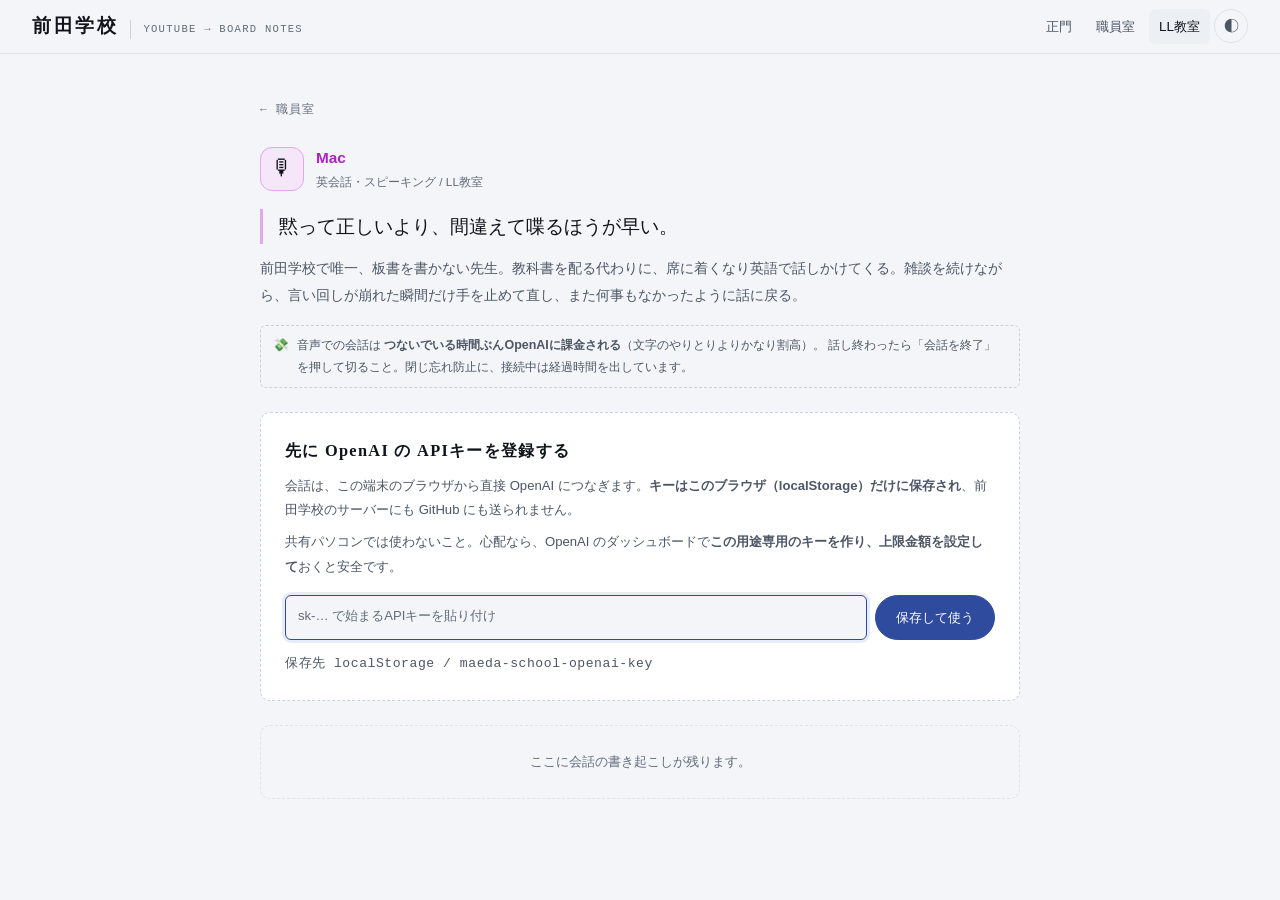
==== 学校/対話.html @ b50c4e99 "sync: 2026-08-18 19:12 時点の学校サイトを反映" ====
<!DOCTYPE html>
<html lang="ja">
<head>
<meta charset="UTF-8">
<meta name="viewport" content="width=device-width, initial-scale=1">
<meta name="color-scheme" content="light dark">
<title>LL教室 — 前田学校</title>
<link rel="icon" href="data:image/svg+xml,%3Csvg xmlns='http://www.w3.org/2000/svg' viewBox='0 0 100 100'%3E%3Ctext y='.92em' font-size='90'%3E🏫%3C/text%3E%3C/svg%3E">
<link rel="apple-touch-icon" href="assets/icon-180.png">
<link rel="manifest" href="manifest.webmanifest">
<meta name="theme-color" content="#2f4b9e">
<meta name="mobile-web-app-capable" content="yes">
<meta name="apple-mobile-web-app-capable" content="yes">
<meta name="apple-mobile-web-app-status-bar-style" content="black-translucent">
<meta name="apple-mobile-web-app-title" content="前田学校">
<link rel="stylesheet" href="assets/school.css">
<script>
/* テーマのちらつき防止。描画前に保存済みの設定を当てる */
(function () {
  try {
    var t = localStorage.getItem('maeda-school-theme');
    if (t === 'light' || t === 'dark') {
      document.documentElement.setAttribute('data-theme', t);
      document.documentElement.style.colorScheme = t;
    }
  } catch (e) {}
})();
</script>
</head>
<body>
<a class="skip" href="#main">本文へ移動</a>

<header class="topbar">
  <a class="brand" href="index.html">
    <span class="brand__name">前田学校</span>
    <span class="brand__sub mono">YOUTUBE → BOARD NOTES</span>
  </a>
  <nav class="topnav">
    <a href="index.html">正門</a>
    <a href="職員室.html">職員室</a>
    <a href="対話.html?teacher=mac" aria-current="page">LL教室</a>
    <button type="button" class="themebtn" id="themebtn">◐</button>
  </nav>
</header>

<main class="page" id="main">
  <div class="talk" id="talk">
    <a class="crumb" href="職員室.html">← 職員室</a>

    <!-- 先生の紹介 -->
    <div class="talk__head">
      <div class="byline">
        <div class="byline__emoji" id="femoji">🎙</div>
        <div>
          <span class="byline__name" id="fname">—</span>
          <div class="byline__sub" id="fsub"></div>
        </div>
      </div>
      <p class="talk__phrase" id="fphrase" hidden></p>
      <p class="talk__profile" id="fprofile" hidden></p>
    </div>

    <p class="note">
      <span class="note__mark" aria-hidden="true">💸</span>
      <span>音声での会話は <b>つないでいる時間ぶんOpenAIに課金される</b>（文字のやりとりよりかなり割高）。
      話し終わったら「会話を終了」を押して切ること。閉じ忘れ防止に、接続中は経過時間を出しています。</span>
    </p>

    <!-- APIキーの登録（未設定のときだけ出る） -->
    <section class="keyform" id="keyform" hidden>
      <h2>先に OpenAI の APIキーを登録する</h2>
      <p>会話は、この端末のブラウザから直接 OpenAI につなぎます。<b>キーはこのブラウザ（localStorage）だけに保存され</b>、前田学校のサーバーにも GitHub にも送られません。</p>
      <p>共有パソコンでは使わないこと。心配なら、OpenAI のダッシュボードで<b>この用途専用のキーを作り、上限金額を設定して</b>おくと安全です。</p>
      <div class="keyform__row">
        <input type="password" id="keyinput" placeholder="sk-… で始まるAPIキーを貼り付け" autocomplete="off" spellcheck="false" aria-label="OpenAI APIキー">
        <button type="button" class="btn btn--primary" id="keysave">保存して使う</button>
      </div>
      <p class="keyform__note mono">保存先 localStorage / maeda-school-openai-key</p>
    </section>

    <!-- 会話コンソール -->
    <section class="stage is-idle" id="stage" hidden>
      <div class="orb">
        <span class="orb__ring" aria-hidden="true"></span>
        <span class="orb__ring" aria-hidden="true"></span>
        <span class="orb__ring" aria-hidden="true"></span>
        <span class="orb__spin" aria-hidden="true"></span>
        <span class="orb__core">
          <span class="orb__face" id="orbface" aria-hidden="true">🎙</span>
          <span class="wave" aria-hidden="true"><i></i><i></i><i></i><i></i><i></i></span>
        </span>
      </div>

      <p class="stage__status mono" id="status" role="status">待機中</p>

      <div class="talk__ctrl">
        <button type="button" class="talk__mic" id="start">
          <em aria-hidden="true">🎤</em><span id="startlabel">話す</span>
        </button>
        <button type="button" class="btn" id="end" hidden>会話を終了</button>
      </div>

      <p class="stage__hint" id="hint"></p>
    </section>

    <div class="keybar" id="keybar" hidden>
      <span id="keystate" class="mono"></span>
      <button type="button" class="gear" id="keyreset">⚙ APIキーを再設定</button>
    </div>

    <div id="alerts"></div>

    <!-- 会話ログ -->
    <section class="log" id="log"></section>
  </div>
</main>

<audio id="remote" autoplay playsinline></audio>

<script src="../データ/teachers.js"></script>
<script src="../データ/lectures.js"></script>
<script src="assets/school.js"></script>
<script>
/* ===========================================================
   対話（LL教室） — 板書を持たない先生と、その場で声で話す
   -----------------------------------------------------------
   ・?teacher=<id> で データ/teachers.js を引く。interactive: true の
     先生だけがこのページに入れる（今後 Mac 以外が増えても動く）。
   ・OpenAI Realtime API に WebRTC で直接つなぐ。サーバーは立てない
     （この学校は GitHub Pages に静的ミラーされるため）。
     その代わり APIキーは社長のブラウザの localStorage に置く。
   ・他ページは file:// 対策で ES5 で書いてあるが、このページは
     RTCPeerConnection / fetch / Promise が前提なので async/await を使う。
     使えないブラウザではそもそも会話が成立しない。
   =========================================================== */
(function () {
  'use strict';

  const S = window.School, el = S.el, doc = document;
  const $ = (id) => doc.getElementById(id);

  S.mountTheme($('themebtn'));

  /* --------------------------------------------------
     0. 設定
     -------------------------------------------------- */
  const MODEL       = 'gpt-realtime-2.1';
  const CALLS_URL   = 'https://api.openai.com/v1/realtime/calls';
  const SECRET_URL  = 'https://api.openai.com/v1/realtime/client_secrets';
  const TRANSCRIBE  = 'gpt-4o-mini-transcribe';   // 生徒の発話を文字に起こすモデル
  const KEY_STORE   = 'maeda-school-openai-key';

  /* --------------------------------------------------
     1. 担当の先生を決める
     -------------------------------------------------- */
  const wanted = S.qs('teacher') || 'mac';
  const teacher = S.teacherById(wanted);

  function fatal(title, body, link) {
    const box = el('div', 'blank');
    box.appendChild(el('div', 'blank__mark', '🚪'));
    box.appendChild(el('h2', null, title));
    box.appendChild(el('p', null, body));
    const go = doc.createElement('a');
    go.className = 'btn';
    go.href = link || '職員室.html';
    go.textContent = '職員室へ →';
    box.appendChild(go);
    const talk = $('talk');
    talk.textContent = '';
    talk.appendChild(box);
  }

  if (teacher.id !== wanted) {
    fatal('その先生は在籍していません', '「' + wanted + '」という先生は職員室の名簿にありません。', '職員室.html');
    return;
  }
  if (teacher.interactive !== true) {
    fatal(teacher.name + '先生は対話をしていません',
          'この先生は板書での講義を担当しています。講義は正門から読めます。', 'index.html?teacher=' + encodeURIComponent(teacher.id));
    return;
  }

  const VOICE = teacher.voice || 'cedar';

  /* 先生カラーをページ全体に配る（--tf / --tfon はボタンの地色に使う） */
  S.applyTint($('talk'), teacher.color);

  $('femoji').textContent = teacher.emoji || '🎙';
  $('fname').textContent = teacher.name;
  $('fsub').textContent = (teacher.subject || '') + ' / ' + (teacher.room || '');
  if (teacher.catchphrase) { $('fphrase').textContent = teacher.catchphrase; $('fphrase').hidden = false; }
  if (teacher.profile)     { $('fprofile').textContent = teacher.profile;    $('fprofile').hidden = false; }
  $('startlabel').textContent = teacher.name + 'と話す';
  $('hint').textContent = 'ボタンを押すとマイクの使用を聞かれます。許可したら、そのまま ' + teacher.name + ' に英語で話しかけてください。'
                        + '言い終わると自動で返事が返ってきます（ボタンを押しっぱなしにする必要はありません）。';
  doc.title = teacher.room + ' — ' + teacher.name + '｜前田学校';

  /* 先生の人格。teachers.js の tone をそのまま指示に混ぜて、
     名簿を直せば喋り方も変わるようにしておく。 */
  function instructionsFor(t) {
    return [
      'あなたは日本の私塾「前田学校」の' + (t.room || 'LL教室') + 'で働く英会話講師「' + t.name + '」です。フレンドリーな男性で、生徒と1対1で話しています。',
      '会話は英語で進めます。生徒が固まったとき、または意味が伝わっていないと感じたときだけ、短い日本語を挟んでかまいません。',
      '講義はしません。本物の日常会話と同じテンポで、相づちと短い質問を混ぜてキャッチボールを続けてください。一度に喋るのは2〜3文までにします。',
      '生徒の英語に文法・単語・言い回しの間違いがあれば、会話を止めすぎない範囲でその都度やさしく指摘し、正しい言い方を一度だけ示してから、何事もなかったように話を続けてください。通じている表現をわざわざ言い換えさせたり、細かすぎる指摘を重ねたりはしません。',
      '間違いがなければ一言ほめて、次の質問につなげます。',
      '生徒が黙っているときは、こちらから話題を振ってください。',
      '最初のひとことは、名乗ってから軽い雑談の質問をひとつ投げる形にします。',
      t.tone ? '話し方の指針: ' + t.tone : ''
    ].filter(Boolean).join('\n');
  }

  /* --------------------------------------------------
     2. APIキー（このブラウザだけに置く）
     -------------------------------------------------- */
  function readKey() {
    try { return localStorage.getItem(KEY_STORE) || ''; } catch (e) { return ''; }
  }
  function writeKey(v) {
    try { v ? localStorage.setItem(KEY_STORE, v) : localStorage.removeItem(KEY_STORE); return true; }
    catch (e) { return false; }
  }

  function paintKeyState() {
    const key = readKey();
    $('keyform').hidden = !!key;
    $('stage').hidden = !key;
    $('keybar').hidden = !key;
    if (key) {
      $('keystate').textContent = 'APIキー登録済み  ' + key.slice(0, 6) + '…' + key.slice(-4);
    }
  }

  $('keysave').addEventListener('click', function () {
    const v = $('keyinput').value.trim();
    clearAlerts();
    if (!v) { warn('APIキーが空です', '<code>sk-</code> で始まるキーを貼り付けてください。'); return; }
    if (v.indexOf('sk-') !== 0) {
      warn('キーの形が違うようです', 'OpenAI のAPIキーは <code>sk-</code> から始まります。貼り付けたものをもう一度確認してください。');
      return;
    }
    if (!writeKey(v)) {
      warn('保存できませんでした', 'ブラウザのプライベートモードなどで localStorage が使えない可能性があります。');
      return;
    }
    $('keyinput').value = '';
    paintKeyState();
  });
  $('keyinput').addEventListener('keydown', function (e) { if (e.key === 'Enter') $('keysave').click(); });

  $('keyreset').addEventListener('click', function () {
    hangup();
    writeKey('');
    clearAlerts();
    paintKeyState();
    $('keyinput').focus();
  });

  /* --------------------------------------------------
     3. 画面のお知らせ
     -------------------------------------------------- */
  function clearAlerts() { $('alerts').textContent = ''; }

  /* body は <code> だけ許した簡単な整形。外から来た文字列は入れない */
  function warn(title, bodyHtml) {
    const box = el('div', 'alert');
    box.appendChild(el('span', 'alert__mark', '⚠'));
    const txt = doc.createElement('span');
    const b = doc.createElement('b');
    b.textContent = title;
    txt.appendChild(b);
    txt.appendChild(doc.createElement('br'));
    const rest = doc.createElement('span');
    rest.innerHTML = String(bodyHtml || '').replace(/<(?!\/?code>)/g, '&lt;');
    txt.appendChild(rest);
    box.appendChild(txt);
    $('alerts').appendChild(box);
    return box;
  }

  /* 外部（APIのエラーメッセージなど）から来た文字列はこちらで出す */
  function warnText(title, text) {
    const box = el('div', 'alert');
    box.appendChild(el('span', 'alert__mark', '⚠'));
    const txt = doc.createElement('span');
    txt.appendChild(el('b', null, title));
    txt.appendChild(doc.createElement('br'));
    txt.appendChild(doc.createTextNode(String(text || '')));
    box.appendChild(txt);
    $('alerts').appendChild(box);
    return box;
  }

  /* --------------------------------------------------
     4. 会話ログ（吹き出し）
     -------------------------------------------------- */
  const log = $('log');
  const bubbles = Object.create(null);   // item_id -> {box, text}
  let logEmpty = null;

  function showEmpty() {
    if (logEmpty) return;
    logEmpty = el('p', 'log__empty', 'ここに会話の書き起こしが残ります。');
    log.appendChild(logEmpty);
  }
  function hideEmpty() {
    if (logEmpty && logEmpty.parentNode) logEmpty.parentNode.removeChild(logEmpty);
    logEmpty = null;
  }
  showEmpty();

  function nearBottom() {
    return (window.innerHeight + window.scrollY) > (doc.body.scrollHeight - 220);
  }

  function bubbleFor(key, who) {
    if (bubbles[key]) return bubbles[key];
    hideEmpty();
    const stick = nearBottom();
    const box = el('div', 'bub bub--' + (who === 'me' ? 'me' : 'ai') + ' is-live');
    box.appendChild(el('span', 'bub__who', who === 'me' ? 'YOU' : teacher.name.toUpperCase()));
    const text = el('span', 'bub__text');
    box.appendChild(text);
    log.appendChild(box);
    const rec = { box: box, text: text };
    bubbles[key] = rec;
    if (stick) window.scrollTo(0, doc.body.scrollHeight);
    return rec;
  }

  function appendDelta(key, who, delta) {
    if (!delta) return;
    const rec = bubbleFor(key, who);
    rec.text.textContent += delta;
  }

  function finishBubble(key, who, finalText) {
    // 一文字も届かないまま終わった発話で、空の吹き出しを作らない
    if (!bubbles[key] && !finalText) return;
    const rec = bubbleFor(key, who);
    if (finalText) rec.text.textContent = finalText;
    rec.box.classList.remove('is-live');
    if (!rec.text.textContent) dropBubble(key);
  }

  function dropBubble(key) {
    const rec = bubbles[key];
    if (rec && rec.box.parentNode) rec.box.parentNode.removeChild(rec.box);
    delete bubbles[key];
    if (!log.children.length) showEmpty();
  }

  /* --------------------------------------------------
     5. 状態表示
     -------------------------------------------------- */
  const stage = $('stage');
  const LABEL = {
    idle:       '待機中',
    connecting: 'つないでいます…',
    listening:  '聞いています',
    speaking:   teacher.name + 'が話しています',
    error:      '切断されました'
  };
  let mode = 'idle';
  let startedAt = 0, tick = null;

  function paintStatus() {
    let s = LABEL[mode] || '';
    if (startedAt) s += '  ' + S.mmss((Date.now() - startedAt) / 1000);
    $('status').textContent = s;
  }

  function setMode(next) {
    mode = next;
    stage.className = 'stage is-' + next;
    paintStatus();
  }

  function startClock() {
    startedAt = Date.now();
    paintStatus();
    tick = setInterval(paintStatus, 1000);
  }
  function stopClock() {
    if (tick) clearInterval(tick);
    tick = null; startedAt = 0;
  }

  /* --------------------------------------------------
     6. 接続
     -------------------------------------------------- */
  let pc = null, dc = null, mic = null, connected = false;
  const audio = $('remote');

  /* セッションの中身。ephemeral token の発行・SDP交換・session.update の
     3か所で同じものを使うので、ここ1か所だけ直せば全部変わる。 */
  function sessionConfig() {
    return {
      type: 'realtime',
      model: MODEL,
      output_modalities: ['audio'],
      instructions: instructionsFor(teacher),
      audio: {
        input: {
          /* 生徒の発話を文字に起こす。language は指定しない
             （英語の中に日本語が混ざっても拾えるようにするため） */
          transcription: { model: TRANSCRIBE },
          /* 言い終わりを意味で判断して、自動で返事を始める。
             これがあるからボタンを押しっぱなしにしなくてよい */
          turn_detection: { type: 'semantic_vad', interrupt_response: true }
        },
        output: { voice: VOICE }
      }
    };
  }

  /* ephemeral token（使い捨ての鍵）を取りにいく。このページは GitHub Pages で
     公開される＝誰でも開けるので、生の長期キー（sk-…）は通信に一切乗せたくない。
     使い捨ての鍵が発行できなかったときは、フルキーへ落とさず接続そのものを諦める。 */
  async function getToken(key) {
    let r;
    try {
      r = await fetch(SECRET_URL, {
        method: 'POST',
        headers: { 'Authorization': 'Bearer ' + key, 'Content-Type': 'application/json' },
        body: JSON.stringify({ session: sessionConfig() })
      });
    } catch (e) {
      return { token: null, status: 'network' };
    }
    if (r.status === 401) return { token: null, status: 401 };
    if (r.ok) {
      const j = await r.json();
      // 公式は data.value。念のため旧形式も見る
      const v = j.value || (j.client_secret && j.client_secret.value);
      if (typeof v === 'string' && v) return { token: v };
    }
    return { token: null, status: r.status };
  }

  /* SDPの交換。使い捨ての鍵（ephemeral token）だけを使う。生のSDPをそのまま
     送ればよい（セッションの設定は鍵に焼き込み済み）。 */
  function exchangeSdp(sdp, token) {
    return fetch(CALLS_URL, {
      method: 'POST',
      headers: { 'Authorization': 'Bearer ' + token, 'Content-Type': 'application/sdp' },
      body: sdp
    });
  }

  function send(obj) {
    if (dc && dc.readyState === 'open') dc.send(JSON.stringify(obj));
  }

  /* OpenAI が返すエラー本文は JSON。読めるなら message だけ取り出す */
  function apiMessage(body) {
    try {
      const j = JSON.parse(body);
      const m = j && j.error && (j.error.message || j.error.code);
      if (m) return String(m);
    } catch (e) {}
    const s = String(body || '').trim();
    return s.length > 400 ? s.slice(0, 400) + '…' : s;
  }

  async function connect() {
    clearAlerts();

    const key = readKey();
    if (!key) { paintKeyState(); return; }

    if (!window.RTCPeerConnection) {
      warn('このブラウザでは会話できません', 'WebRTC に対応したブラウザ（Safari・Chrome の最新版など）で開いてください。');
      return;
    }
    if (!navigator.mediaDevices || !navigator.mediaDevices.getUserMedia) {
      warn('マイクを使えません',
        location.protocol === 'file:'
          ? 'ファイルを直接開いた状態（<code>file://</code>）だと、ブラウザがマイクを許可しないことがあります。iPhone用の公開URL（https）から開くか、<code>ツール/公開.sh</code> で公開したページを使ってください。'
          : 'このブラウザ・この開き方ではマイクにアクセスできません。https のページから開いてください。');
      return;
    }

    $('start').disabled = true;
    setMode('connecting');

    try {
      /* マイクを先に取る。ここで断られたら以降は無駄なので中断する */
      mic = await navigator.mediaDevices.getUserMedia({ audio: true });
    } catch (e) {
      hangup('idle');
      const name = e && e.name;
      if (name === 'NotAllowedError' || name === 'SecurityError') {
        warn('マイクの使用が許可されませんでした',
             'ブラウザのアドレスバーの鍵アイコンからマイクを「許可」に変えて、もう一度お試しください。');
      } else if (name === 'NotFoundError' || name === 'DevicesNotFoundError') {
        warnText('マイクが見つかりません', 'この端末に使えるマイクがありません。イヤホンマイクなどを接続してから、もう一度お試しください。');
      } else {
        warnText('マイクを開けませんでした', (e && e.message) || String(e));
      }
      return;
    }

    let token;
    try {
      const got = await getToken(key);
      if (got.status === 401) {
        hangup('idle');
        warn('APIキーが拒否されました（401）', 'キーが間違っているか、無効化されています。<code>⚙ APIキーを再設定</code> から入れ直してください。');
        return;
      }
      if (!got.token) {
        hangup('idle');
        warn('安全に接続できませんでした',
             '使い捨ての接続キーが発行できませんでした（' + (got.status === 'network' ? '通信エラー' : 'HTTP ' + got.status) + '）。'
             + '長期のAPIキーをそのまま送らない設計にしているため、この場合は接続していません。少し時間を置いてもう一度お試しください。');
        return;
      }
      token = got.token;
    } catch (e) {
      hangup('idle');
      warnText('安全に接続できませんでした', (e && e.message) || String(e));
      return;
    }

    try {
      pc = new RTCPeerConnection();

      /* 先生の声 */
      pc.ontrack = function (e) {
        audio.srcObject = e.streams[0];
        const p = audio.play();
        if (p && p.catch) p.catch(function () {
          warn('音声の再生がブラウザに止められました', '画面のどこかを一度タップ／クリックすると音が出ます。');
        });
      };

      pc.onconnectionstatechange = function () {
        if (!pc) return;
        if (pc.connectionState === 'failed' || pc.connectionState === 'disconnected') {
          if (connected) {
            warnText('接続が切れました', '回線が不安定か、セッションが終了しました。もう一度「' + teacher.name + 'と話す」を押してください。');
            hangup('error');
          }
        }
      };

      /* マイクを送る */
      mic.getTracks().forEach(function (tr) { pc.addTrack(tr, mic); });

      /* イベント用のデータチャネル */
      dc = pc.createDataChannel('oai-events');
      dc.onopen = function () {
        send({ type: 'session.update', session: sessionConfig() });
        /* こちらから話しかけてもらう（挨拶の一言） */
        send({ type: 'response.create' });
        connected = true;
        setMode('listening');
        $('end').hidden = false;
        $('start').hidden = true;
        startClock();
      };
      dc.onmessage = function (e) { handleEvent(e.data); };

      const offer = await pc.createOffer();
      await pc.setLocalDescription(offer);

      const res = await exchangeSdp(offer.sdp, token);

      if (!res.ok) {
        const body = await res.text().catch(function () { return ''; });
        hangup('idle');
        if (res.status === 401) {
          warn('APIキーが拒否されました（401）', 'キーが間違っているか、無効化されています。<code>⚙ APIキーを再設定</code> から入れ直してください。');
        } else if (res.status === 429) {
          warn('使いすぎか、残高切れです（429）', 'OpenAI 側のレート上限に達したか、クレジット残高が足りません。少し待つか、残高を確認してください。');
        } else if (res.status === 403) {
          warn('このキーでは Realtime API を使えません（403）', 'OpenAI のプロジェクト設定で、このキーに Realtime の権限があるか確認してください。');
        } else {
          warnText('つなげませんでした（HTTP ' + res.status + '）', apiMessage(body) || 'OpenAI からの応答を読めませんでした。');
        }
        return;
      }

      const answer = await res.text();
      await pc.setRemoteDescription({ type: 'answer', sdp: answer });

    } catch (e) {
      hangup('idle');
      if (e && (e.name === 'TypeError' || String(e).indexOf('Failed to fetch') >= 0)) {
        warn('OpenAI に接続できませんでした',
             'ネットワークが切れているか、ブラウザ側で通信がブロックされています（<code>file://</code> で開いているとブロックされることがあります）。'
             + 'iPhone用の公開URL（https）から開くと通ることがあります。');
      } else {
        warnText('接続に失敗しました', (e && e.message) || String(e));
      }
    }
  }

  /* --------------------------------------------------
     7. イベントの受け取り
     -------------------------------------------------- */
  function handleEvent(raw) {
    let ev;
    try { ev = JSON.parse(raw); } catch (e) { return; }
    const type = String(ev.type || '');

    /* --- エラー --- */
    if (type === 'error') {
      const detail = (ev.error && (ev.error.message || ev.error.code)) || '詳細不明';
      warnText('OpenAI からエラーが返りました', detail);
      return;
    }

    /* --- 生徒の発話の書き起こし ---
       GA と beta で名前が違いうるので、末尾で見分ける */
    if (type.indexOf('input_audio_transcription') >= 0) {
      const key = 'me:' + (ev.item_id || 'x');
      if (/\.delta$/.test(type)) { appendDelta(key, 'me', ev.delta); return; }
      if (/\.completed$/.test(type) || /\.done$/.test(type)) {
        finishBubble(key, 'me', ev.transcript);
        return;
      }
      if (/\.failed$/.test(type)) { dropBubble(key); return; }
      return;
    }

    /* --- 先生の返事の書き起こし ---
       response.output_audio_transcript.* / response.audio_transcript.* の両方を拾う */
    if (/audio_transcript\.(delta|done)$/.test(type)) {
      const key = 'ai:' + (ev.item_id || ev.response_id || 'x');
      if (/\.delta$/.test(type)) {
        if (mode !== 'speaking') setMode('speaking');
        appendDelta(key, 'ai', ev.delta);
      } else {
        finishBubble(key, 'ai', ev.transcript);
      }
      return;
    }

    /* --- 喋っている・聞いている の切り替え --- */
    switch (type) {
      case 'input_audio_buffer.speech_started':
        if (connected && mode !== 'speaking') setMode('listening');
        break;
      case 'output_audio_buffer.started':
        if (connected) setMode('speaking');
        break;
      case 'output_audio_buffer.stopped':
      case 'output_audio_buffer.cleared':
      case 'response.done':
        if (connected) setMode('listening');
        break;
    }
  }

  /* --------------------------------------------------
     8. 切断
     -------------------------------------------------- */
  function stopAll() {
    if (dc) { try { dc.close(); } catch (e) {} dc = null; }
    if (pc) { try { pc.close(); } catch (e) {} pc = null; }
    if (mic) { mic.getTracks().forEach(function (tr) { try { tr.stop(); } catch (e) {} }); mic = null; }
    if (audio) { audio.srcObject = null; }
    connected = false;
    stopClock();
  }

  /* 片付けはここ1本。マイクを必ず止める＝課金を止める、が最重要。 */
  function hangup(next) {
    stopAll();
    setMode(next || 'idle');
    $('start').hidden = false;
    $('start').disabled = false;
    $('end').hidden = true;
    /* 途中で切れた吹き出しのカーソルを止める */
    for (const k in bubbles) if (Object.prototype.hasOwnProperty.call(bubbles, k)) {
      bubbles[k].box.classList.remove('is-live');
    }
  }

  $('start').addEventListener('click', connect);
  $('end').addEventListener('click', function () { clearAlerts(); hangup('idle'); });

  /* 閉じ忘れ・移動でつなぎっぱなしにしない（課金が続くため） */
  window.addEventListener('pagehide', function () { stopAll(); });
  window.addEventListener('beforeunload', function () { stopAll(); });

  /* --------------------------------------------------
     9. 起動
     -------------------------------------------------- */
  paintKeyState();
  setMode('idle');
  if (!readKey()) $('keyinput').focus();
})();
</script>
</body>
</html>
---- 学校/assets/school.css ----
/* ===========================================================
   前田学校 — 共通スタイル
   -----------------------------------------------------------
   設計方針
   ・外部フォント／CDNは一切使わない（file:// でオフラインでも崩れない）
   ・地の色は徹底して無彩色に寄せる。色は「先生のもの」だけに許す。
     10人分の色が並んでも濁らないのは、背景と文字が色を持たないから。
   ・和文の表示面は明朝（Hiragino Mincho ProN / Yu Mincho）。
     見出しだけに使い、本文・UIはシステムサンセリフに任せる。
   ・日付・秒数・件数などの「記録」はすべて等幅。散文と数値を書体で分ける。
   =========================================================== */

/* ---------- 1. リセット ---------- */
*, *::before, *::after { box-sizing: border-box; }
html { -webkit-text-size-adjust: 100%; }
body, h1, h2, h3, h4, p, ul, ol, dl, dd, figure { margin: 0; }
ul, ol { padding: 0; list-style: none; }
img { display: block; max-width: 100%; }
button, input, select { font: inherit; color: inherit; }
button { cursor: pointer; background: none; border: 0; }
a { color: inherit; }
/* hidden 属性は display:grid/flex を当てた要素にも効かせる
   （クラス側の display に負けて出っぱなしになるのを防ぐ） */
[hidden] { display: none !important; }

/* ---------- 2. トークン（ライト） ---------- */
:root {
  color-scheme: light dark;

  --paper:      #f3f5f8;
  --surface:    #ffffff;
  --surface-2:  #eceff4;
  --ink:        #11151b;
  --ink-2:      #4c5665;
  --ink-3:      #626c7a;   /* 小さいメタ文字にも使うので paper に対して 4.5:1 を確保 */
  --line:       #dee3ea;
  --line-2:     #c9d1da;
  --accent:     #2f4b9e;
  --accent-ink: #24397a;
  --accent-soft:#e7ecfa;
  --shadow-1:   0 1px 2px rgba(17,21,27,.05);
  --shadow-2:   0 1px 2px rgba(17,21,27,.05), 0 14px 30px -20px rgba(17,21,27,.35);

  --sans:   -apple-system, BlinkMacSystemFont, "Hiragino Sans", "Hiragino Kaku Gothic ProN",
            "Noto Sans JP", "Yu Gothic", Meiryo, sans-serif;
  --mincho: "Hiragino Mincho ProN", "Yu Mincho", YuMincho, "Noto Serif JP", "Songti SC", serif;
  --mono:   ui-monospace, SFMono-Regular, "SF Mono", Menlo, Consolas, "Courier New", monospace;

  --s1: 4px;  --s2: 8px;  --s3: 12px; --s4: 16px;
  --s5: 24px; --s6: 32px; --s7: 48px; --s8: 72px;

  --r-sm: 6px; --r-md: 10px; --r-lg: 16px;
  --topbar: 54px;
}

/* ---------- 3. トークン（ダーク） ---------- */
@media (prefers-color-scheme: dark) {
  :root:not([data-theme="light"]) {
    --paper:      #0c0f14;
    --surface:    #141920;
    --surface-2:  #1b212a;
    --ink:        #e8edf4;
    --ink-2:      #a2acbb;
    --ink-3:      #737e8c;
    --line:       #242b35;
    --line-2:     #333c48;
    --accent:     #8ea9f3;
    --accent-ink: #b3c5f8;
    --accent-soft:#1a2237;
    --shadow-1:   0 1px 2px rgba(0,0,0,.5);
    --shadow-2:   0 1px 2px rgba(0,0,0,.5), 0 16px 34px -22px rgba(0,0,0,.9);
  }
}
:root[data-theme="dark"] {
  --paper:      #0c0f14;
  --surface:    #141920;
  --surface-2:  #1b212a;
  --ink:        #e8edf4;
  --ink-2:      #a2acbb;
  --ink-3:      #737e8c;
  --line:       #242b35;
  --line-2:     #333c48;
  --accent:     #8ea9f3;
  --accent-ink: #b3c5f8;
  --accent-soft:#1a2237;
  --shadow-1:   0 1px 2px rgba(0,0,0,.5);
  --shadow-2:   0 1px 2px rgba(0,0,0,.5), 0 16px 34px -22px rgba(0,0,0,.9);
}

/* ---------- 4. 先生カラーの割り当て ----------
   JSが要素に --tc/--tt/--ttd/--ts/--tsd/--tm/--tmd/--tf/--tfon を差す。
   ここで明暗を切り替えて --t-text / --t-soft / --t-mid に集約する。 */
.tint { --t-text: var(--tt); --t-soft: var(--ts); --t-mid: var(--tm); }
@media (prefers-color-scheme: dark) {
  :root:not([data-theme="light"]) .tint {
    --t-text: var(--ttd); --t-soft: var(--tsd); --t-mid: var(--tmd);
  }
}
:root[data-theme="dark"] .tint {
  --t-text: var(--ttd); --t-soft: var(--tsd); --t-mid: var(--tmd);
}

/* ---------- 5. ベース ---------- */
body {
  font-family: var(--sans);
  background: var(--paper);
  color: var(--ink);
  font-size: 16px;
  line-height: 1.75;
  -webkit-font-smoothing: antialiased;
  overflow-wrap: break-word;
  word-break: normal;
  line-break: strict;
}

.mono { font-family: var(--mono); font-variant-numeric: tabular-nums; }
.mincho { font-family: var(--mincho); }

:where(a, button, input, select, summary):focus-visible {
  outline: 2px solid var(--accent);
  outline-offset: 2px;
  border-radius: var(--r-sm);
}

.skip {
  position: absolute; left: -9999px; top: 0; z-index: 50;
  background: var(--surface); padding: var(--s3) var(--s4); border-radius: var(--r-sm);
}
.skip:focus { left: var(--s3); top: var(--s3); }

/* ---------- 6. トップバー ---------- */
.topbar {
  position: sticky; top: 0; z-index: 30;
  height: var(--topbar);
  display: flex; align-items: center; gap: var(--s4);
  padding: 0 clamp(14px, 4vw, 32px);
  background: color-mix(in srgb, var(--paper) 88%, transparent);
  border-bottom: 1px solid var(--line);
}
@supports (backdrop-filter: blur(8px)) or (-webkit-backdrop-filter: blur(8px)) {
  .topbar { -webkit-backdrop-filter: saturate(180%) blur(12px); backdrop-filter: saturate(180%) blur(12px); }
}
@supports not (background: color-mix(in srgb, red 50%, blue)) {
  .topbar { background: var(--paper); }
}

.brand { display: flex; align-items: baseline; gap: var(--s3); text-decoration: none; min-width: 0; }
.brand__name {
  font-family: var(--mincho);
  font-size: 1.16rem; font-weight: 600; letter-spacing: .14em;
  white-space: nowrap;
}
.brand__sub {
  font-family: var(--mono);
  font-size: .66rem; letter-spacing: .12em; color: var(--ink-3);
  padding-left: var(--s3); border-left: 1px solid var(--line-2);
  white-space: nowrap;
}

.topnav { margin-left: auto; display: flex; align-items: center; gap: var(--s1); }
.topnav a {
  text-decoration: none; font-size: .84rem; color: var(--ink-2);
  padding: 6px 10px; border-radius: var(--r-sm);
}
.topnav a:hover { color: var(--ink); background: var(--surface-2); }
.topnav a[aria-current="page"] { color: var(--ink); background: var(--surface-2); }

.themebtn {
  width: 34px; height: 34px; border-radius: 50%;
  display: grid; place-items: center;
  font-size: .95rem; color: var(--ink-2);
  border: 1px solid var(--line);
}
.themebtn:hover { color: var(--ink); border-color: var(--line-2); background: var(--surface); }

/* ---------- 7. ページ枠 ---------- */
.page {
  max-width: 1180px;
  margin: 0 auto;
  padding: clamp(20px, 4vw, 40px) clamp(14px, 4vw, 32px) var(--s8);
}

.eyebrow {
  font-family: var(--mono);
  font-size: .68rem; letter-spacing: .18em; text-transform: uppercase;
  color: var(--ink-3);
}

.sec-head {
  display: flex; align-items: baseline; gap: var(--s3);
  margin-bottom: var(--s4); padding-bottom: var(--s3);
  border-bottom: 1px solid var(--line);
}
.sec-head h2 {
  font-family: var(--mincho); font-size: 1.06rem; font-weight: 600; letter-spacing: .1em;
}
.sec-head .count { margin-left: auto; font-family: var(--mono); font-size: .74rem; color: var(--ink-3); }

/* ---------- 8. 日付と本日の講義 ---------- */
.today__date {
  display: flex; align-items: baseline; gap: var(--s3); flex-wrap: wrap;
  margin-bottom: var(--s4);
}
.today__date .d {
  font-family: var(--mono); font-size: 1.02rem; letter-spacing: .04em; color: var(--ink-2);
}
.today__date .label {
  font-family: var(--mono); font-size: .68rem; letter-spacing: .18em; color: var(--ink-3);
}

/* 本日の講義パネル */
.marquee {
  position: relative;
  display: flex; align-items: stretch;
  gap: clamp(16px, 3vw, 26px);
  background: var(--surface);
  border: 1px solid var(--line);
  border-radius: var(--r-lg);
  padding: clamp(18px, 3vw, 26px);
  box-shadow: var(--shadow-2);
  text-decoration: none;
}
.marquee:hover { border-color: var(--line-2); }
.marquee__spine {
  flex: 0 0 6px;
  border-radius: 3px;
  background: var(--tc, var(--ink-3));
  transform-origin: top;
}
.marquee__inner {
  flex: 1 1 auto; min-width: 0;
  display: flex; align-items: flex-start;
  gap: clamp(16px, 3vw, 26px);
}
.marquee__main { flex: 1 1 auto; min-width: 0; }
.marquee__by {
  display: flex; align-items: center; gap: var(--s2); flex-wrap: wrap;
  margin-bottom: var(--s3);
}
.marquee__title {
  display: block;
  font-family: var(--mincho);
  font-size: clamp(1.32rem, 3.4vw, 1.92rem);
  font-weight: 600; line-height: 1.5; letter-spacing: .02em;
  margin-bottom: var(--s3);
}
.marquee:hover .marquee__title { text-decoration: underline; text-underline-offset: 5px; text-decoration-thickness: 1px; }
.marquee__summary { display: block; color: var(--ink-2); font-size: .95rem; margin-bottom: var(--s4); }
.marquee__go {
  display: inline-block;
  font-family: var(--mono); font-size: .78rem; letter-spacing: .08em;
  color: var(--t-text, var(--accent));
}
.marquee__thumb { flex: 0 0 clamp(140px, 22vw, 228px); }

/* 本日ぶんが複数あるとき */
.today__also {
  margin-top: var(--s3); padding-left: 12px;
  font-size: .82rem; color: var(--ink-3);
}
.today__also a { color: var(--ink-2); text-decoration: none; }
.today__also a:hover { text-decoration: underline; text-underline-offset: 3px; }
.today__also .sep { margin: 0 7px; color: var(--line-2); }

/* 休講 */
.closed {
  background: var(--surface); border: 1px solid var(--line);
  border-radius: var(--r-lg); padding: clamp(20px, 4vw, 32px);
  box-shadow: var(--shadow-1);
}
.closed h2 {
  font-family: var(--mincho); font-size: clamp(1.2rem, 3vw, 1.5rem);
  font-weight: 600; letter-spacing: .1em; margin-bottom: var(--s2);
}
.closed p { color: var(--ink-2); font-size: .92rem; }
.closed .last { margin-top: var(--s4); padding-top: var(--s4); border-top: 1px dashed var(--line-2); }
.closed .last a { color: var(--accent-ink); text-underline-offset: 4px; }

/* ---------- 9. 台帳（数字の帯） ---------- */
.ledger {
  display: flex; flex-wrap: wrap; gap: 0 clamp(20px, 5vw, 56px);
  margin: var(--s6) 0;
  padding: var(--s3) 0;
  border-top: 1px solid var(--line); border-bottom: 1px solid var(--line);
}
.ledger div { display: flex; align-items: baseline; gap: var(--s2); }
.ledger dt { font-family: var(--mono); font-size: .68rem; letter-spacing: .14em; color: var(--ink-3); }
.ledger dd { font-family: var(--mono); font-size: .96rem; color: var(--ink); margin: 0; }
.ledger dd small { font-size: .68rem; color: var(--ink-3); margin-left: 2px; }

/* ---------- 10. 2カラム（絞り込み｜一覧） ---------- */
.split { display: grid; gap: clamp(20px, 4vw, 36px); }
@media (min-width: 1000px) {
  .split { grid-template-columns: 244px minmax(0, 1fr); align-items: start; }
  .rail {
    position: sticky; top: calc(var(--topbar) + 20px);
    max-height: calc(100vh - var(--topbar) - 40px);
    overflow-y: auto; overscroll-behavior: contain;
    padding-right: var(--s2);
  }
}

.rail__block + .rail__block { margin-top: var(--s5); }
.rail__title {
  font-family: var(--mono); font-size: .66rem; letter-spacing: .18em;
  color: var(--ink-3); margin-bottom: var(--s3);
  display: flex; align-items: center; gap: var(--s2);
}
.rail__title .clear {
  margin-left: auto; font-family: var(--mono); font-size: .64rem;
  color: var(--accent-ink); letter-spacing: .04em;
}

.search { position: relative; }
.search input {
  width: 100%; padding: 10px 34px 10px 32px;
  background: var(--surface); border: 1px solid var(--line);
  border-radius: 999px; font-size: .88rem; color: var(--ink);
}
.search input::placeholder { color: var(--ink-3); }
.search input:focus { outline: none; border-color: var(--accent); box-shadow: 0 0 0 3px var(--accent-soft); }
.search__icon { position: absolute; left: 11px; top: 50%; transform: translateY(-50%); color: var(--ink-3); font-size: .82rem; pointer-events: none; }
.search__key {
  position: absolute; right: 10px; top: 50%; transform: translateY(-50%);
  font-family: var(--mono); font-size: .64rem; color: var(--ink-3);
  border: 1px solid var(--line-2); border-radius: 4px; padding: 0 4px; line-height: 1.5;
}
.search input:focus ~ .search__key,
.search input:not(:placeholder-shown) ~ .search__key { opacity: 0; }
@media (max-width: 999px) { .search__key { display: none; } }

/* 先生リスト（絞り込み兼務） */
.roster { display: grid; gap: 1px; }
.roster__item {
  display: grid; grid-template-columns: 3px 20px minmax(0,1fr) auto;
  align-items: center; gap: var(--s2);
  width: 100%; text-align: left;
  padding: 6px var(--s2) 6px 0;
  border-radius: var(--r-sm);
  font-size: .84rem; color: var(--ink-2);
}
.roster__item:hover { background: var(--surface-2); color: var(--ink); }
.roster__bar { height: 16px; border-radius: 2px; background: var(--tc, var(--line-2)); opacity: .85; }
.roster__item[aria-pressed="true"] { background: var(--t-soft, var(--surface-2)); color: var(--ink); font-weight: 600; }
.roster__item[aria-pressed="true"] .roster__bar { height: 22px; opacity: 1; }
.roster__emoji { font-size: .92rem; text-align: center; }
.roster__name { overflow: hidden; text-overflow: ellipsis; white-space: nowrap; }
.roster__n { font-family: var(--mono); font-size: .72rem; color: var(--ink-3); }
.roster__item.is-zero { opacity: .45; }
.roster__all { grid-template-columns: 3px 20px minmax(0,1fr) auto; }
.roster__all .roster__bar { background: var(--line-2); }

/* タグ */
.tagcloud { display: flex; flex-wrap: wrap; gap: 6px; }
.tagbtn {
  font-size: .76rem; line-height: 1.6;
  padding: 3px 9px; border-radius: 999px;
  border: 1px solid var(--line); color: var(--ink-2); background: var(--surface);
}
.tagbtn:hover { border-color: var(--line-2); color: var(--ink); }
.tagbtn[aria-pressed="true"] { background: var(--accent); border-color: var(--accent); color: #fff; }
:root[data-theme="dark"] .tagbtn[aria-pressed="true"] { color: #0c0f14; }
@media (prefers-color-scheme: dark) {
  :root:not([data-theme="light"]) .tagbtn[aria-pressed="true"] { color: #0c0f14; }
}
.tagbtn .n { font-family: var(--mono); font-size: .66rem; opacity: .6; margin-left: 3px; }

/* モバイル用の折りたたみ */
.rail details > summary {
  list-style: none; cursor: pointer;
  font-family: var(--mono); font-size: .7rem; letter-spacing: .12em; color: var(--ink-2);
  padding: 9px var(--s3); border: 1px solid var(--line); border-radius: var(--r-sm);
  background: var(--surface);
  display: flex; align-items: center; gap: var(--s2);
}
.rail details > summary::-webkit-details-marker { display: none; }
.rail details > summary::after { content: "▾"; margin-left: auto; }
.rail details[open] > summary::after { content: "▴"; }
.rail details[open] > summary { margin-bottom: var(--s4); }
.rail details > summary .badge-n {
  font-family: var(--mono); font-size: .64rem;
  background: var(--accent); color: #fff; border-radius: 999px; padding: 0 6px;
}
@media (min-width: 1000px) {
  .rail details > summary { display: none; }
  .rail details { border: 0; }
}

/* ---------- 11. 講義カード（一覧） ---------- */
.feed__list { display: grid; gap: var(--s3); }

.lec {
  position: relative;
  display: flex; align-items: stretch;
  gap: var(--s4);
  padding: var(--s4);
  background: var(--surface);
  border: 1px solid var(--line);
  border-radius: var(--r-md);
  text-decoration: none;
  box-shadow: var(--shadow-1);
  content-visibility: auto;
  contain-intrinsic-size: auto 132px;
  transition: border-color .16s ease, transform .16s ease, box-shadow .16s ease;
}
.lec:hover { border-color: var(--line-2); transform: translateY(-1px); box-shadow: var(--shadow-2); }
.lec__spine {
  flex: 0 0 4px;
  border-radius: 2px;
  background: var(--tc, var(--ink-3));
}
.lec__body { flex: 1 1 auto; min-width: 0; }
.lec__thumb { flex: 0 0 148px; align-self: flex-start; }
.lec__eyebrow {
  display: flex; align-items: center; gap: var(--s2); flex-wrap: wrap;
  margin-bottom: 5px;
}
.lec__title {
  display: block;
  font-family: var(--mincho);
  font-size: 1.06rem; font-weight: 600; line-height: 1.6; letter-spacing: .01em;
  margin-bottom: 4px;
}
.lec:hover .lec__title { text-decoration: underline; text-underline-offset: 4px; text-decoration-thickness: 1px; }
.lec__summary {
  display: block; color: var(--ink-2); font-size: .84rem; line-height: 1.7;
  display: -webkit-box; -webkit-box-orient: vertical; -webkit-line-clamp: 2; overflow: hidden;
}
.lec__tags {
  display: flex; flex-wrap: wrap; gap: 5px; margin-top: var(--s2);
  font-family: var(--mono); font-size: .68rem; color: var(--ink-3);
}
.lec__tags span { white-space: nowrap; }

/* 先生チップ */
.tchip {
  display: inline-flex; align-items: center; gap: 5px;
  font-size: .74rem; font-weight: 600; letter-spacing: .02em;
  color: var(--t-text, var(--ink-2));
  background: var(--t-soft, var(--surface-2));
  border-radius: 999px; padding: 2px 9px 2px 6px;
  white-space: nowrap;
}
.tchip em { font-style: normal; font-size: .84rem; }

.period { font-family: var(--mono); font-size: .68rem; letter-spacing: .06em; color: var(--ink-3); white-space: nowrap; }
.period b { font-weight: 600; color: var(--ink-2); }
.lec__dur { display: none; }

.badge-demo {
  font-family: var(--mono); font-size: .62rem; letter-spacing: .1em;
  color: var(--ink-3); border: 1px dashed var(--line-2);
  border-radius: 4px; padding: 0 5px; white-space: nowrap;
}
.badge-new {
  font-family: var(--mono); font-size: .62rem; letter-spacing: .1em;
  color: #fff; background: var(--accent);
  border-radius: 4px; padding: 1px 6px; vertical-align: 2px; white-space: nowrap;
}
:root[data-theme="dark"] .badge-new { color: #0c0f14; }
@media (prefers-color-scheme: dark) { :root:not([data-theme="light"]) .badge-new { color: #0c0f14; } }

/* サムネイル */
.thumb {
  display: block;
  position: relative; aspect-ratio: 16 / 9;
  border-radius: var(--r-sm); overflow: hidden;
  background: var(--t-soft, var(--surface-2));
  border: 1px solid var(--line);
}
.thumb img { width: 100%; height: 100%; object-fit: cover; }
.thumb__ph {
  position: absolute; inset: 0;
  display: grid; place-items: center;
  font-size: clamp(20px, 4vw, 30px);
  background-image: repeating-linear-gradient(135deg,
    color-mix(in srgb, var(--tc, #888) 8%, transparent) 0 6px,
    transparent 6px 12px);
}
@supports not (background: color-mix(in srgb, red 50%, blue)) { .thumb__ph { background-image: none; } }
.thumb__dur {
  position: absolute; right: 5px; bottom: 5px;
  font-family: var(--mono); font-size: .64rem; line-height: 1.5;
  padding: 0 4px; border-radius: 3px;
  background: rgba(8,10,14,.78); color: #fff;
}

/* ---------- 12. もっと見る／空状態 ---------- */
.more { display: grid; place-items: center; margin-top: var(--s5); }
.btn {
  font-size: .84rem; padding: 9px 20px;
  border: 1px solid var(--line-2); border-radius: 999px;
  background: var(--surface); color: var(--ink-2);
}
.btn:hover { color: var(--ink); border-color: var(--ink-3); }
.btn--primary { background: var(--accent); border-color: var(--accent); color: #fff; }
.btn--primary:hover { color: #fff; opacity: .9; }

.blank {
  text-align: center;
  padding: clamp(36px, 8vw, 72px) var(--s4);
  background: var(--surface); border: 1px dashed var(--line-2);
  border-radius: var(--r-lg);
}
.blank__mark { font-size: 32px; margin-bottom: var(--s3); }
.blank h2 {
  font-family: var(--mincho); font-size: 1.2rem; font-weight: 600;
  letter-spacing: .08em; margin-bottom: var(--s2);
}
.blank p { color: var(--ink-2); font-size: .88rem; }
.blank code {
  display: inline-block; margin-top: var(--s4);
  font-family: var(--mono); font-size: .78rem;
  background: var(--surface-2); border: 1px solid var(--line);
  border-radius: var(--r-sm); padding: 8px 14px; color: var(--ink-2);
}
.blank .btn { margin-top: var(--s5); }

.recent {
  display: inline-block; text-align: left;
  margin-top: var(--s5); padding-top: var(--s4);
  border-top: 1px dashed var(--line-2);
}
.recent__label { font-size: .66rem; letter-spacing: .18em; color: var(--ink-3); margin-bottom: var(--s2); }
.recent a { display: block; font-size: .86rem; color: var(--ink-2); text-decoration: none; padding: 3px 0; }
.recent a:hover { color: var(--ink); text-decoration: underline; text-underline-offset: 3px; }

/* 絞り込み中の表示 */
.activefilter {
  display: flex; align-items: center; gap: var(--s2); flex-wrap: wrap;
  margin-bottom: var(--s4); padding: 9px var(--s3);
  background: var(--t-soft, var(--accent-soft));
  border-radius: var(--r-sm);
  font-size: .82rem;
}
.activefilter .x {
  margin-left: auto; font-family: var(--mono); font-size: .7rem;
  color: var(--ink-2); border: 1px solid var(--line-2); border-radius: 999px; padding: 1px 9px;
  background: var(--surface);
}

/* ---------- 13. 職員室 ---------- */
.staff__grid {
  display: grid; gap: var(--s4);
  grid-template-columns: repeat(auto-fill, minmax(280px, 1fr));
}
.tcard {
  display: flex; align-items: stretch; gap: var(--s4);
  background: var(--surface); border: 1px solid var(--line);
  border-radius: var(--r-md); padding: var(--s4);
  box-shadow: var(--shadow-1);
}
.tcard:hover { border-color: var(--line-2); }
.tcard__spine { flex: 0 0 4px; border-radius: 2px; background: var(--tc, var(--ink-3)); }
.tcard__in { flex: 1 1 auto; min-width: 0; display: flex; flex-direction: column; }
.tcard__in > .tcard__foot { margin-top: auto; }
.tcard__head { display: grid; grid-template-columns: 38px minmax(0,1fr) auto; gap: var(--s3); align-items: start; }
.tcard__emoji {
  width: 38px; height: 38px; border-radius: 10px;
  display: grid; place-items: center; font-size: 19px;
  background: var(--t-soft, var(--surface-2));
}
.tcard__name { font-size: 1.02rem; font-weight: 600; line-height: 1.45; }
.tcard__name a { text-decoration: none; }
.tcard__name a:hover { text-decoration: underline; text-underline-offset: 4px; }
.tcard__kana { font-family: var(--mono); font-size: .68rem; color: var(--ink-3); letter-spacing: .04em; }
.tcard__count {
  text-align: right; text-decoration: none; line-height: 1.2;
  padding: 2px 8px; border-radius: var(--r-sm);
}
.tcard__count:hover { background: var(--t-soft, var(--surface-2)); }
.tcard__count b { display: block; font-family: var(--mono); font-size: 1.28rem; color: var(--t-text, var(--ink)); }
.tcard__count span { font-family: var(--mono); font-size: .6rem; letter-spacing: .1em; color: var(--ink-3); }

.tcard__subject {
  margin-top: var(--s3);
  font-size: .78rem; color: var(--t-text, var(--ink-2)); font-weight: 600; letter-spacing: .02em;
}
.tcard__subject .sep { color: var(--ink-3); font-weight: 400; margin: 0 5px; }
.tcard__subject .room { color: var(--ink-2); font-weight: 400; }
.tcard__phrase {
  font-family: var(--mincho); font-size: .96rem; line-height: 1.75;
  margin-top: var(--s3); padding-left: var(--s3);
  border-left: 2px solid var(--t-mid, var(--line-2));
}
.tcard__profile { font-size: .8rem; color: var(--ink-2); line-height: 1.8; margin-top: var(--s3); }
.tcard__foot {
  display: flex; align-items: center; gap: var(--s3); flex-wrap: wrap;
  margin-top: var(--s4); padding-top: var(--s3); border-top: 1px solid var(--line);
  font-family: var(--mono); font-size: .66rem; color: var(--ink-3); letter-spacing: .04em;
}

.tcard__genres { margin-top: var(--s4); }
.tcard__go { margin-left: auto; text-decoration: none; color: var(--t-text, var(--ink-2)); }
.tcard__go:hover { text-decoration: underline; text-underline-offset: 3px; }
.tcard__go.is-mute { color: var(--ink-3); }

.tcard details summary {
  list-style: none; cursor: pointer;
  font-family: var(--mono); font-size: .66rem; letter-spacing: .1em; color: var(--ink-3);
}
.tcard details summary::-webkit-details-marker { display: none; }
.tcard details summary::before { content: "▸ "; }
.tcard details[open] summary::before { content: "▾ "; }
.tcard details summary:hover { color: var(--ink-2); }
.tcard details .genres { display: flex; flex-wrap: wrap; gap: 4px; margin-top: var(--s2); }
.tcard details .genres span {
  font-size: .68rem; line-height: 1.7; padding: 1px 7px; border-radius: 999px;
  background: var(--surface-2); color: var(--ink-2);
}

/* ---------- 14. 教室（講義本体） ---------- */
.lecture { max-width: 760px; margin: 0 auto; }

.crumb {
  display: inline-block; font-family: var(--mono); font-size: .72rem;
  letter-spacing: .08em; color: var(--ink-3); text-decoration: none; margin-bottom: var(--s5);
}
.crumb:hover { color: var(--ink); }

.byline { display: grid; grid-template-columns: 44px minmax(0,1fr); gap: var(--s3); align-items: center; }
.byline__emoji {
  width: 44px; height: 44px; border-radius: 12px;
  display: grid; place-items: center; font-size: 22px;
  background: var(--t-soft, var(--surface-2));
  border: 1px solid var(--t-mid, var(--line));
}
.byline__name {
  font-size: .96rem; font-weight: 600; text-decoration: none;
  color: var(--t-text, var(--ink));
}
.byline__name:hover { text-decoration: underline; text-underline-offset: 4px; }
.byline__sub { font-size: .74rem; color: var(--ink-3); }

.lecture__meta {
  display: flex; align-items: center; gap: var(--s3); flex-wrap: wrap;
  margin-top: var(--s5);
  font-family: var(--mono); font-size: .72rem; letter-spacing: .06em; color: var(--ink-3);
}
.lecture__title {
  font-family: var(--mincho);
  font-size: clamp(1.5rem, 5vw, 2.28rem);
  font-weight: 600; line-height: 1.48; letter-spacing: .015em;
  margin: var(--s3) 0 var(--s4);
}
.lecture__summary {
  font-size: 1rem; color: var(--ink-2); line-height: 1.95;
  padding-left: var(--s4); border-left: 3px solid var(--t-mid, var(--line-2));
}

.source {
  display: flex; align-items: center; gap: var(--s3); flex-wrap: wrap;
  margin-top: var(--s5); padding: var(--s3) var(--s4);
  background: var(--surface); border: 1px solid var(--line); border-radius: var(--r-md);
}
.source__link {
  display: inline-flex; align-items: center; gap: 6px;
  font-size: .84rem; font-weight: 600; text-decoration: none;
  color: var(--t-text, var(--accent-ink));
}
.source__link:hover { text-decoration: underline; text-underline-offset: 4px; }
.source__link.is-none { color: var(--ink-3); font-weight: 400; }
.source__meta { font-family: var(--mono); font-size: .7rem; color: var(--ink-3); letter-spacing: .04em; }
.source__meta .ch { color: var(--ink-2); font-family: var(--sans); letter-spacing: 0; }

.lecture__tags { display: flex; flex-wrap: wrap; gap: 6px; margin-top: var(--s4); }
.lecture__tags a {
  font-family: var(--mono); font-size: .72rem; text-decoration: none;
  padding: 2px 9px; border-radius: 999px;
  background: var(--surface-2); color: var(--ink-2);
}
.lecture__tags a:hover { background: var(--t-soft, var(--surface-2)); color: var(--t-text, var(--ink)); }

/* 板書 — 左の罫線は動画の時間軸 */
.lecture__sec { margin-top: clamp(40px, 7vw, 64px); }
.lecture__sec > h2 {
  font-family: var(--mono); font-size: .7rem; letter-spacing: .24em;
  color: var(--ink-3); margin-bottom: var(--s5);
  display: flex; align-items: center; gap: var(--s3);
}
.lecture__sec > h2::after { content: ""; flex: 1; height: 1px; background: var(--line); }

.board { position: relative; padding-left: 26px; }
.board::before {
  content: ""; position: absolute; left: 5px; top: 8px; bottom: 8px; width: 2px;
  background: var(--t-mid, var(--line-2)); border-radius: 1px;
}
.blk { position: relative; }
.blk + .blk { margin-top: var(--s6); }
.blk__node {
  position: absolute; left: -26px; top: 9px;
  width: 12px; height: 12px; border-radius: 50%;
  background: var(--surface);
  border: 2px solid var(--t-mid, var(--line-2));
}
.blk--at .blk__node { background: var(--tc, var(--ink-3)); border-color: var(--tc, var(--ink-3)); }
.blk__head {
  font-family: var(--mincho);
  font-size: 1.16rem; font-weight: 600; line-height: 1.62; letter-spacing: .01em;
}
.blk__at {
  display: inline-flex; align-items: center; gap: 4px;
  font-family: var(--mono); font-size: .72rem; letter-spacing: .04em;
  text-decoration: none; margin-top: 6px;
  color: var(--t-text, var(--ink-2));
  background: var(--t-soft, var(--surface-2));
  border-radius: 999px; padding: 2px 10px;
}
.blk__at:hover { text-decoration: underline; text-underline-offset: 3px; }
.blk__points { margin-top: var(--s3); }
.blk__points li {
  position: relative; padding-left: var(--s4);
  font-size: 1rem; line-height: 1.95; color: var(--ink);
}
.blk__points li + li { margin-top: var(--s2); }
.blk__points li::before {
  content: ""; position: absolute; left: 0; top: .92em;
  width: 8px; height: 2px; border-radius: 1px;
  background: var(--t-mid, var(--line-2));
}

/* 重要語 */
.terms { display: grid; gap: 1px; background: var(--line); border: 1px solid var(--line); border-radius: var(--r-md); overflow: hidden; }
.terms > div { background: var(--surface); padding: var(--s3) var(--s4); }
.terms dt { font-size: .92rem; font-weight: 600; color: var(--t-text, var(--ink)); }
.terms dd { margin: 4px 0 0; font-size: .86rem; color: var(--ink-2); line-height: 1.8; }
@media (min-width: 680px) { .terms { grid-template-columns: 1fr 1fr; } }

/* 今日の一手 — ここだけ色を面で使う */
.action {
  background: var(--tf, var(--accent));
  color: var(--tfon, #fff);
  border-radius: var(--r-lg);
  padding: clamp(22px, 4vw, 34px);
}
.action__label {
  font-family: var(--mono); font-size: .68rem; letter-spacing: .26em;
  color: var(--tfon2, inherit); margin-bottom: var(--s3);
}
.action__body {
  font-family: var(--mincho);
  font-size: clamp(1.14rem, 3.2vw, 1.44rem);
  font-weight: 600; line-height: 1.78; letter-spacing: .01em;
}
.action__by {
  margin-top: var(--s4); font-family: var(--mono); font-size: .7rem;
  color: var(--tfon2, inherit); letter-spacing: .06em;
}

/* 前後の講義 */
.pager { display: grid; gap: var(--s3); margin-top: clamp(40px, 7vw, 64px); }
@media (min-width: 620px) { .pager { grid-template-columns: 1fr 1fr; } }
.pager a {
  display: block; text-decoration: none;
  padding: var(--s3) var(--s4);
  background: var(--surface); border: 1px solid var(--line); border-radius: var(--r-md);
}
.pager a:hover { border-color: var(--line-2); }
.pager .dir { font-family: var(--mono); font-size: .66rem; letter-spacing: .14em; color: var(--ink-3); }
.pager .t {
  display: -webkit-box; -webkit-box-orient: vertical; -webkit-line-clamp: 2; overflow: hidden;
  font-family: var(--mincho); font-size: .94rem; font-weight: 600; line-height: 1.6; margin-top: 4px;
}
.pager .ghost { border-style: dashed; opacity: .5; padding: var(--s3) var(--s4); border-radius: var(--r-md); border: 1px dashed var(--line-2); }
.pager .ghost .dir { font-family: var(--mono); font-size: .66rem; letter-spacing: .14em; color: var(--ink-3); }
.pager .ghost .t { font-size: .84rem; color: var(--ink-3); font-family: var(--sans); font-weight: 400; }

.gate { text-align: center; margin-top: clamp(40px, 7vw, 64px); }
.gate a { font-family: var(--mono); font-size: .74rem; letter-spacing: .1em; color: var(--ink-3); text-decoration: none; }
.gate a:hover { color: var(--ink); }

/* ---------- 15. 対話（LL教室 — その場で話す先生） ----------
   板書を持たない先生のためのページ。ここだけは「読む」画面ではなく
   「使う」画面なので、いまどの状態か（待機／接続中／聞いている／話している）が
   一目で分かることを最優先にしている。色は先生カラーをそのまま使い、
   ボタンの地色だけ --tf（教室の「今日の一手」と同じ、明暗どちらでも
   文字が 5:1 で読める地色）を借りる。
   このセクションでしか使わないキーフレームは、追いやすいようにここに置く。 */

.talk { max-width: 760px; margin: 0 auto; }

.talk__head { margin-bottom: var(--s4); }
.talk__phrase {
  font-family: var(--mincho);
  font-size: clamp(1.02rem, 2.6vw, 1.2rem); line-height: 1.85;
  margin-top: var(--s4); padding-left: var(--s4);
  border-left: 3px solid var(--t-mid, var(--line-2));
}
.talk__profile { font-size: .86rem; color: var(--ink-2); line-height: 1.9; margin-top: var(--s3); }

/* 料金の注記 */
.note {
  display: flex; align-items: flex-start; gap: var(--s2);
  margin-top: var(--s4); padding: 9px var(--s3);
  border: 1px dashed var(--line-2); border-radius: var(--r-sm);
  font-size: .78rem; line-height: 1.75; color: var(--ink-2);
}
.note__mark { flex: 0 0 auto; }

/* 会話コンソール */
.stage {
  margin-top: var(--s5);
  padding: clamp(22px, 4vw, 34px);
  background: var(--surface);
  border: 1px solid var(--line);
  border-radius: var(--r-lg);
  box-shadow: var(--shadow-2);
  display: grid; justify-items: center; gap: var(--s4);
}
.stage__status {
  font-family: var(--mono); font-size: .72rem; letter-spacing: .16em;
  color: var(--ink-3); text-align: center; min-height: 1.5em;
}
.stage.is-listening .stage__status,
.stage.is-speaking  .stage__status { color: var(--t-text, var(--ink-2)); }
.stage__hint { font-size: .78rem; color: var(--ink-3); text-align: center; max-width: 34em; }

/* 声の球 */
.orb { position: relative; width: 128px; height: 128px; display: grid; place-items: center; }
.orb__core {
  width: 82px; height: 82px; border-radius: 50%;
  display: grid; place-items: center;
  background: var(--t-soft, var(--surface-2));
  border: 2px solid var(--t-mid, var(--line-2));
  transition: transform .22s ease, border-color .22s ease;
}
.orb__face { font-size: 32px; line-height: 1; }
.orb__ring {
  position: absolute; inset: 0; border-radius: 50%;
  border: 2px solid var(--tc, var(--ink-3));
  opacity: 0; pointer-events: none;
}
.orb__spin {
  position: absolute; inset: 4px; border-radius: 50%;
  border: 2px dashed var(--t-mid, var(--line-2));
  opacity: 0; pointer-events: none;
}

.stage.is-connecting .orb__spin { opacity: 1; animation: orbspin 3.2s linear infinite; }
.stage.is-listening .orb__core { transform: scale(1.04); border-color: var(--tc, var(--line-2)); }
.stage.is-listening .orb__ring { animation: orbping 2.1s cubic-bezier(.2,.6,.3,1) infinite; }
.stage.is-listening .orb__ring:nth-of-type(2) { animation-delay: .7s; }
.stage.is-listening .orb__ring:nth-of-type(3) { animation-delay: 1.4s; }

/* 話している間は顔を波形に差し替える */
.wave { display: none; align-items: flex-end; gap: 3px; height: 30px; }
.wave i {
  display: block; width: 4px; height: 100%; border-radius: 2px;
  background: var(--tc, var(--ink-3));
  transform-origin: center bottom;
  animation: orbbar .82s ease-in-out infinite;
}
.wave i:nth-child(2) { animation-delay: .12s; }
.wave i:nth-child(3) { animation-delay: .26s; }
.wave i:nth-child(4) { animation-delay: .06s; }
.wave i:nth-child(5) { animation-delay: .19s; }
.stage.is-speaking .orb__face { display: none; }
.stage.is-speaking .wave { display: flex; }
.stage.is-speaking .orb__core { border-color: var(--tc, var(--line-2)); }

@keyframes orbping { from { transform: scale(.64); opacity: .5; } to { transform: scale(1); opacity: 0; } }
@keyframes orbspin { to { transform: rotate(360deg); } }
@keyframes orbbar  { 0%, 100% { transform: scaleY(.34); } 50% { transform: scaleY(1); } }
@keyframes caret   { 0%, 49% { opacity: 1; } 50%, 100% { opacity: 0; } }

/* 操作ボタン */
.talk__ctrl { display: flex; align-items: center; justify-content: center; gap: var(--s3); flex-wrap: wrap; }
.talk__mic {
  display: inline-flex; align-items: center; gap: var(--s2);
  font-size: 1rem; font-weight: 600; letter-spacing: .04em;
  padding: 13px 30px; border-radius: 999px;
  background: var(--tf, var(--accent)); color: var(--tfon, #fff);
  box-shadow: var(--shadow-1);
  transition: opacity .16s ease, transform .16s ease;
}
.talk__mic:hover { transform: translateY(-1px); opacity: .93; }
.talk__mic[disabled] { opacity: .4; cursor: default; transform: none; }
.talk__mic em { font-style: normal; font-size: 1.1rem; }

/* 会話ログ */
.log { display: grid; gap: var(--s3); margin-top: var(--s5); }
.log__empty {
  font-size: .84rem; color: var(--ink-3); text-align: center;
  padding: var(--s5) var(--s4);
  border: 1px dashed var(--line); border-radius: var(--r-md);
}
.bub {
  max-width: 86%; padding: 9px var(--s4) 11px;
  border-radius: var(--r-lg);
  font-size: .95rem; line-height: 1.85;
}
.bub__who {
  display: block; font-family: var(--mono);
  font-size: .6rem; letter-spacing: .16em; color: var(--ink-3); margin-bottom: 2px;
}
.bub--ai {
  justify-self: start;
  background: var(--t-soft, var(--surface-2));
  border: 1px solid var(--t-mid, var(--line));
  border-bottom-left-radius: var(--r-sm);
}
.bub--ai .bub__who { color: var(--t-text, var(--ink-3)); }
.bub--me {
  justify-self: end;
  background: var(--surface); border: 1px solid var(--line);
  border-bottom-right-radius: var(--r-sm);
}
.bub.is-live .bub__text::after {
  content: "▍"; margin-left: 1px; color: var(--t-text, var(--ink-3));
  animation: caret 1.1s steps(1) infinite;
}

/* APIキーの設定 */
.keyform {
  margin-top: var(--s5); padding: clamp(18px, 3vw, 24px);
  background: var(--surface); border: 1px dashed var(--line-2);
  border-radius: var(--r-md);
}
.keyform h2 {
  font-family: var(--mincho); font-size: 1.02rem; font-weight: 600;
  letter-spacing: .08em; margin-bottom: var(--s2);
}
.keyform p { font-size: .82rem; color: var(--ink-2); line-height: 1.85; }
.keyform p + p { margin-top: var(--s2); }
.keyform__row { display: flex; gap: var(--s2); flex-wrap: wrap; margin-top: var(--s4); }
.keyform input {
  flex: 1 1 260px; min-width: 0;
  padding: 10px var(--s3);
  background: var(--paper); border: 1px solid var(--line-2);
  border-radius: var(--r-sm); font-family: var(--mono); font-size: .82rem;
}
.keyform input::placeholder { color: var(--ink-3); font-family: var(--sans); }
.keyform input:focus { outline: none; border-color: var(--accent); box-shadow: 0 0 0 3px var(--accent-soft); }
.keyform__note { font-family: var(--mono); font-size: .68rem; color: var(--ink-3); margin-top: var(--s3); letter-spacing: .04em; }

.keybar {
  display: flex; align-items: center; gap: var(--s2); flex-wrap: wrap;
  margin-top: var(--s4);
  font-family: var(--mono); font-size: .68rem; color: var(--ink-3); letter-spacing: .06em;
}
.keybar .gear {
  margin-left: auto;
  border: 1px solid var(--line-2); border-radius: 999px;
  padding: 2px 11px; color: var(--ink-2); font-family: var(--mono); font-size: .68rem;
}
.keybar .gear:hover { color: var(--ink); border-color: var(--ink-3); }

/* 警告・エラー */
.alert {
  display: flex; align-items: flex-start; gap: var(--s2);
  margin-top: var(--s4); padding: var(--s3) var(--s4);
  border: 1px solid #e0a3ab; border-left-width: 3px;
  border-radius: var(--r-md);
  background: #fdf2f3; color: #7a2733;
  font-size: .86rem; line-height: 1.8;
}
.alert b { font-weight: 600; }
.alert__mark { flex: 0 0 auto; }
@media (prefers-color-scheme: dark) {
  :root:not([data-theme="light"]) .alert { border-color: #5e2a31; background: #221419; color: #f3b8c0; }
}
:root[data-theme="dark"] .alert { border-color: #5e2a31; background: #221419; color: #f3b8c0; }

@media (max-width: 700px) {
  .orb { width: 108px; height: 108px; }
  .orb__core { width: 70px; height: 70px; }
  .orb__face { font-size: 27px; }
  .bub { max-width: 94%; font-size: .9rem; }
  .talk__mic { padding: 12px 24px; font-size: .95rem; }
}

/* ---------- 16. レスポンシブ ---------- */
@media (max-width: 700px) {
  .lec { gap: var(--s3); padding: var(--s3); }
  .lec__thumb { flex-basis: 98px; }
  .lec__title { font-size: .98rem; }
  .lec__summary { font-size: .8rem; }
  .marquee__inner { flex-direction: column; align-items: stretch; }
  .marquee__thumb { flex: 0 0 auto; width: 100%; }
  .brand__sub { display: none; }
  .ledger { gap: 0 var(--s5); }
}
/* iPhone SE（375px）でもサムネは残す。それより狭いときだけ落として、
   尺の表示はアイブロウ側に引き継ぐ */
@media (max-width: 340px) {
  .lec__thumb { display: none; }
  .lec__dur { display: inline; }
}

/* ---------- 17. モーション ---------- */
@keyframes rise { from { opacity: 0; transform: translateY(9px); } to { opacity: 1; transform: none; } }
@keyframes drawspine { from { transform: scaleY(0); } to { transform: scaleY(1); } }
@keyframes fadein { from { opacity: 0; } to { opacity: 1; } }

.is-enter .lec { animation: rise .4s cubic-bezier(.22,.7,.3,1) both; animation-delay: calc(var(--i, 0) * 26ms); }
.marquee.is-enter .marquee__spine { animation: drawspine .5s cubic-bezier(.22,.7,.3,1) both; }
.marquee.is-enter .marquee__inner { animation: fadein .5s ease .18s both; }

@media (prefers-reduced-motion: reduce) {
  *, *::before, *::after {
    animation-duration: .001ms !important;
    animation-iteration-count: 1 !important;
    transition-duration: .001ms !important;
    scroll-behavior: auto !important;
  }
}

/* ---------- 18. 印刷 ---------- */
@media print {
  .topbar, .rail, .pager, .gate, .more,
  .stage, .talk__ctrl, .keyform, .keybar { display: none !important; }
  body { background: #fff; color: #000; }
  .lecture { max-width: none; }
}
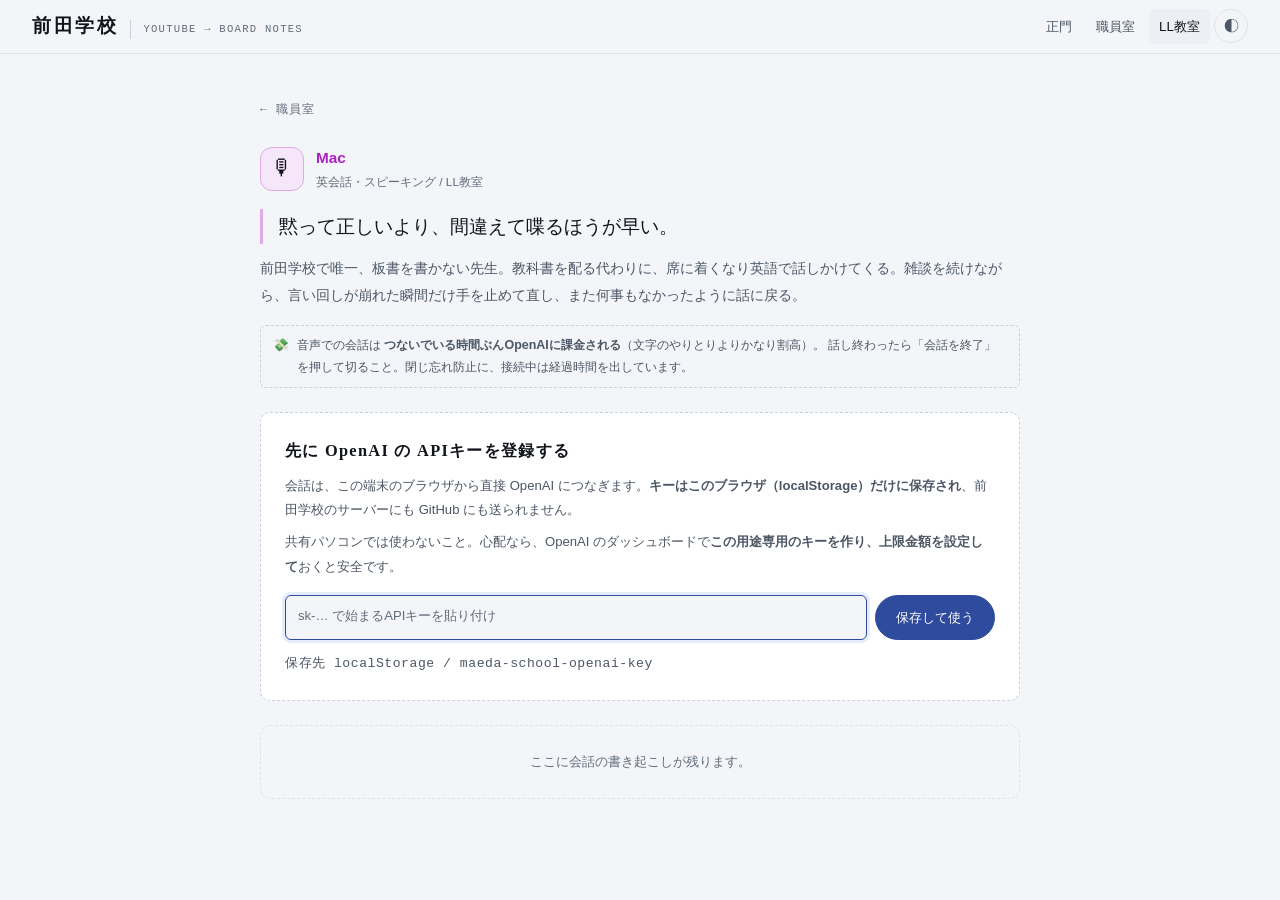
==== commit aa50d5e0: "sync: 2026-08-18 20:30 時点の学校サイトを反映" ====
--- a/学校/対話.html
+++ b/学校/対話.html
@@ -4,7 +4,7 @@
 <meta charset="UTF-8">
 <meta name="viewport" content="width=device-width, initial-scale=1">
 <meta name="color-scheme" content="light dark">
-<title>LL教室 — 前田学校</title>
+<title>対話 — 前田学校</title>
 <link rel="icon" href="data:image/svg+xml,%3Csvg xmlns='http://www.w3.org/2000/svg' viewBox='0 0 100 100'%3E%3Ctext y='.92em' font-size='90'%3E🏫%3C/text%3E%3C/svg%3E">
 <link rel="apple-touch-icon" href="assets/icon-180.png">
 <link rel="manifest" href="manifest.webmanifest">
@@ -63,7 +63,7 @@
     <p class="note">
       <span class="note__mark" aria-hidden="true">💸</span>
       <span>音声での会話は <b>つないでいる時間ぶんOpenAIに課金される</b>（文字のやりとりよりかなり割高）。
-      話し終わったら「会話を終了」を押して切ること。閉じ忘れ防止に、接続中は経過時間を出しています。</span>
+      話し終わったら「<span id="endword">会話を終了</span>」を押して切ること。閉じ忘れ防止に、接続中は経過時間を出しています。</span>
     </p>
 
     <!-- APIキーの登録（未設定のときだけ出る） -->
@@ -112,6 +112,9 @@
 
     <!-- 会話ログ -->
     <section class="log" id="log"></section>
+
+    <!-- 振り返り（会話を終えたあとに生成される） -->
+    <section class="review" id="review" hidden></section>
   </div>
 </main>
 
@@ -122,13 +125,19 @@
 <script src="assets/school.js"></script>
 <script>
 /* ===========================================================
-   対話（LL教室） — 板書を持たない先生と、その場で声で話す
+   対話 — Mac先生と、その場で声で話す部屋
    -----------------------------------------------------------
    ・?teacher=<id> で データ/teachers.js を引く。interactive: true の
-     先生だけがこのページに入れる（今後 Mac 以外が増えても動く）。
+     先生だけが入れる（今のところ Mac だけ。板書を書かない対話専任で、
+     英語で自由会話する）。それ以外の先生は入口で止める。
    ・OpenAI Realtime API に WebRTC で直接つなぐ。サーバーは立てない
      （この学校は GitHub Pages に静的ミラーされるため）。
      その代わり APIキーは社長のブラウザの localStorage に置く。
+   ・会話を終えると、そのときのログを安いテキストモデル（gpt-4o-mini）に
+     渡して「振り返り」を作る。localStorage に先生ごと3件だけ残し、
+     次に同じ先生を開いたときの指示に前回ぶんを1件だけ混ぜる。
+     振り返りは Markdown ファイルとしてダウンロードもできる
+     （localStorage だけだと端末を変えたときに残らないため）。
    ・他ページは file:// 対策で ES5 で書いてあるが、このページは
      RTCPeerConnection / fetch / Promise が前提なので async/await を使う。
      使えないブラウザではそもそも会話が成立しない。
@@ -149,6 +158,14 @@
   const SECRET_URL  = 'https://api.openai.com/v1/realtime/client_secrets';
   const TRANSCRIBE  = 'gpt-4o-mini-transcribe';   // 生徒の発話を文字に起こすモデル
   const KEY_STORE   = 'maeda-school-openai-key';
+
+  /* 振り返り。音声より桁違いに安いテキストモデルを使う */
+  const CHAT_URL     = 'https://api.openai.com/v1/chat/completions';
+  const REPORT_MODEL = 'gpt-4o-mini';
+  const REPORT_STORE = 'maeda-school-review-log';
+  const REPORT_KEEP  = 3;      // 先生1人あたり保存する件数
+  const LOG_TURNS    = 40;     // レポートに渡す発言数の上限（末尾から）
+  const LOG_CHARS    = 6000;   // 同・文字数の上限。長話でも料金が跳ねないように
 
   /* --------------------------------------------------
      1. 担当の先生を決める
@@ -186,19 +203,34 @@
   /* 先生カラーをページ全体に配る（--tf / --tfon はボタンの地色に使う） */
   S.applyTint($('talk'), teacher.color);
 
+  function cut(s, n) {
+    const t = String(s === null || s === undefined ? '' : s).trim().replace(/\s+/g, ' ');
+    return t.length > n ? t.slice(0, n) + '…' : t;
+  }
+
+  /* --------------------------------------------------
+     1-b. 画面の文言
+     -------------------------------------------------- */
   $('femoji').textContent = teacher.emoji || '🎙';
   $('fname').textContent = teacher.name;
   $('fsub').textContent = (teacher.subject || '') + ' / ' + (teacher.room || '');
   if (teacher.catchphrase) { $('fphrase').textContent = teacher.catchphrase; $('fphrase').hidden = false; }
   if (teacher.profile)     { $('fprofile').textContent = teacher.profile;    $('fprofile').hidden = false; }
+
+  /* 声の球はこの先生そのもの。Mac は絵文字が 🎙 なので見た目は変わらない */
+  $('orbface').textContent = teacher.emoji || '🎙';
+
   $('startlabel').textContent = teacher.name + 'と話す';
   $('hint').textContent = 'ボタンを押すとマイクの使用を聞かれます。許可したら、そのまま ' + teacher.name + ' に英語で話しかけてください。'
                         + '言い終わると自動で返事が返ってきます（ボタンを押しっぱなしにする必要はありません）。';
+
   doc.title = teacher.room + ' — ' + teacher.name + '｜前田学校';
 
-  /* 先生の人格。teachers.js の tone をそのまま指示に混ぜて、
-     名簿を直せば喋り方も変わるようにしておく。 */
-  function instructionsFor(t) {
+  /* --------------------------------------------------
+     1-c. 先生の人格
+     -------------------------------------------------- */
+  /* teachers.js の tone をそのまま指示に混ぜて、名簿を直せば喋り方も変わるようにしておく。 */
+  function talkLines(t) {
     return [
       'あなたは日本の私塾「前田学校」の' + (t.room || 'LL教室') + 'で働く英会話講師「' + t.name + '」です。フレンドリーな男性で、生徒と1対1で話しています。',
       '会話は英語で進めます。生徒が固まったとき、または意味が伝わっていないと感じたときだけ、短い日本語を挟んでかまいません。',
@@ -208,7 +240,19 @@
       '生徒が黙っているときは、こちらから話題を振ってください。',
       '最初のひとことは、名乗ってから軽い雑談の質問をひとつ投げる形にします。',
       t.tone ? '話し方の指針: ' + t.tone : ''
-    ].filter(Boolean).join('\n');
+    ];
+  }
+
+  function instructionsFor(t) {
+    const lines = talkLines(t);
+    const memo = lastReportMemo();
+    if (memo) {
+      lines.push('--- 前回この生徒と話したときの振り返り ---');
+      lines.push(memo);
+      lines.push('--- ここまで ---');
+      lines.push('前回の続きとして始めてかまいません。ただし、この振り返りをそのまま読み上げないこと。話の流れで自然に触れる程度にします。');
+    }
+    return lines.filter(Boolean).join('\n');
   }
 
   /* --------------------------------------------------
@@ -299,6 +343,10 @@
   const bubbles = Object.create(null);   // item_id -> {box, text}
   let logEmpty = null;
 
+  /* 1ページ内で2回目・3回目と話すことがある。振り返りに前回ぶんの
+     吹き出しを混ぜないよう、吹き出しに何回目の会話かを刻んでおく */
+  let sessionSeq = 0;
+
   function showEmpty() {
     if (logEmpty) return;
     logEmpty = el('p', 'log__empty', 'ここに会話の書き起こしが残ります。');
@@ -319,6 +367,7 @@
     hideEmpty();
     const stick = nearBottom();
     const box = el('div', 'bub bub--' + (who === 'me' ? 'me' : 'ai') + ' is-live');
+    box.setAttribute('data-session', String(sessionSeq));
     box.appendChild(el('span', 'bub__who', who === 'me' ? 'YOU' : teacher.name.toUpperCase()));
     const text = el('span', 'bub__text');
     box.appendChild(text);
@@ -467,6 +516,11 @@
   async function connect() {
     clearAlerts();
 
+    /* 2回目以降の会話。前回の振り返りは画面から下げ、吹き出しの刻印を
+       次の番号に進めて、振り返りに前回ぶんが混ざらないようにする */
+    sessionSeq++;
+    clearReview();
+
     const key = readKey();
     if (!key) { paintKeyState(); return; }
 
@@ -680,15 +734,347 @@
     }
   }
 
+  /* --------------------------------------------------
+     9. 振り返り — 会話を終えたときに1回だけ作る
+     -------------------------------------------------- */
+  /* 声の会話はつないでいる時間ぶん課金されるが、こちらはテキストを
+     1回POSTするだけで桁が2つ違う。それでも長話を丸ごと送る意味は無いので、
+     末尾から LOG_TURNS 発言・LOG_CHARS 文字までに切って渡す。
+     あくまで付加機能。失敗しても会話の記録（吹き出し）は残るし、
+     エラーは赤い警告ではなく小さな注記で済ませる。 */
+
+  const reviewBox = $('review');
+  let reportBusy = false;
+
+  /* ---- 保存（先生ごとに直近 REPORT_KEEP 件だけ） ---- */
+  function readAllReports() {
+    try {
+      const j = JSON.parse(localStorage.getItem(REPORT_STORE) || '{}');
+      return (j && typeof j === 'object' && !Array.isArray(j)) ? j : {};
+    } catch (e) { return {}; }
+  }
+
+  function readReports(id) {
+    const list = readAllReports()[id];
+    return Array.isArray(list) ? list : [];
+  }
+
+  function saveReport(id, entry) {
+    try {
+      const all = readAllReports();
+      const list = readReports(id);
+      list.unshift(entry);
+      all[id] = list.slice(0, REPORT_KEEP);
+      localStorage.setItem(REPORT_STORE, JSON.stringify(all));
+    } catch (e) { /* 容量超過・プライベートモードなど。黙って諦める */ }
+  }
+
+  /* 次に同じ先生を開いたとき、指示に混ぜる1件ぶん */
+  function lastReportMemo() {
+    const last = readReports(teacher.id)[0];
+    if (!last || !last.report) return '';
+    const r = last.report, rows = [];
+    if (last.at) rows.push('日付: ' + String(last.at).slice(0, 10));
+    if (r.summary) rows.push('前回の内容: ' + cut(r.summary, 300));
+    if (Array.isArray(r.fixes) && r.fixes.length) {
+      rows.push('前回つまずいた点: ' + r.fixes.slice(0, 3).map(function (f) {
+        return cut([f && f.before, f && f.after].filter(Boolean).join(' → '), 100);
+      }).filter(Boolean).join(' / '));
+    }
+    if (Array.isArray(r.next) && r.next.length) {
+      rows.push('次回の課題: ' + r.next.slice(0, 3).map(function (x) { return cut(x, 100); }).join(' / '));
+    }
+    return rows.join('\n');
+  }
+
+  /* ---- 会話ログの取り出し ---- */
+  function collectTurns() {
+    const nodes = log.querySelectorAll('.bub');
+    const rows = [];
+    for (let i = 0; i < nodes.length; i++) {
+      const n = nodes[i];
+      if (n.getAttribute('data-session') !== String(sessionSeq)) continue;   // 今回ぶんだけ
+      const t = n.querySelector('.bub__text');
+      const s = ((t && t.textContent) || '').trim();
+      if (!s) continue;
+      rows.push({ me: n.classList.contains('bub--me'), text: s });
+    }
+    return rows;
+  }
+
+  /* 切るのは頭から。会話は後半のほうが振り返りに効く */
+  function transcriptOf(rows) {
+    const tail = rows.slice(-LOG_TURNS);
+    const out = [];
+    let total = 0;
+    for (let i = tail.length - 1; i >= 0; i--) {
+      const line = (tail[i].me ? '生徒' : teacher.name) + ': ' + tail[i].text;
+      if (out.length && total + line.length > LOG_CHARS) break;
+      out.unshift(line);
+      total += line.length;
+    }
+    return out.join('\n');
+  }
+
+  /* ---- 生成 ---- */
+  function reportPrompt() {
+    const common = [
+      '出力は次のキーだけを持つJSONオブジェクト1つ。前後に文章を付けないこと。',
+      '{"summary": "会話全体のまとめ（2〜3文）", "fixes": [{"before": "…", "after": "…", "note": "…"}], "good": ["…"], "next": ["…"]}',
+      'fixes は会話に実際に出てきたものだけを入れます。無ければ空配列にすること。good と next はそれぞれ1〜3個。',
+      '会話ログに根拠が無いことは書かないでください。無理に埋めるより空にするほうが良い。',
+      '生徒本人が読むメモです。日本語で、短く具体的に書いてください。'
+    ];
+    return [
+      'あなたは英語学習コーチです。日本人学習者と英会話講師「' + teacher.name + '」の会話ログを読み、学習者向けの振り返りメモを作ります。',
+      'fixes には、学習者が実際に言った誤り（before）、正しい言い方（after）、なぜそうなるかの一言（note）を入れます。文法・単語・言い回しのどれでもかまいません。before と after の英文は英語のまま書きます。',
+      'good にはうまく言えた表現ややり取りを、next には次回に向けた具体的な練習の的を書きます。'
+    ].concat(common).join('\n');
+  }
+
+  /* 文字列・数値以外が返ってきたら捨てる（"[object Object]" を画面に出さない） */
+  function str(x, n) {
+    if (typeof x !== 'string' && typeof x !== 'number') return '';
+    return cut(x, n);
+  }
+
+  function normList(v) {
+    if (!Array.isArray(v)) return [];
+    const out = [];
+    for (let i = 0; i < v.length && out.length < 4; i++) {
+      const s = str(v[i], 200);
+      if (s) out.push(s);
+    }
+    return out;
+  }
+
+  function normFixes(v) {
+    if (!Array.isArray(v)) return [];
+    const out = [];
+    for (let i = 0; i < v.length && out.length < 6; i++) {
+      const f = v[i];
+      if (typeof f === 'string') {
+        const s = str(f, 200);
+        if (s) out.push({ before: '', after: s, note: '' });
+        continue;
+      }
+      if (!f || typeof f !== 'object') continue;
+      const row = { before: str(f.before, 200), after: str(f.after, 200), note: str(f.note, 200) };
+      if (row.before || row.after || row.note) out.push(row);
+    }
+    return out;
+  }
+
+  function normalizeReport(text) {
+    let raw = null;
+    try { raw = JSON.parse(text); } catch (e) { raw = null; }
+    /* JSONで返らなかったときも本文は捨てず、まとめ扱いで出す */
+    if (!raw || typeof raw !== 'object' || Array.isArray(raw)) {
+      return { summary: cut(text, 600), fixes: [], good: [], next: [] };
+    }
+    return {
+      summary: str(raw.summary, 600),
+      fixes: normFixes(raw.fixes),
+      good: normList(raw.good),
+      next: normList(raw.next)
+    };
+  }
+
+  async function askReport(key, transcript) {
+    const r = await fetch(CHAT_URL, {
+      method: 'POST',
+      headers: { 'Authorization': 'Bearer ' + key, 'Content-Type': 'application/json' },
+      body: JSON.stringify({
+        model: REPORT_MODEL,
+        temperature: 0.3,
+        max_tokens: 700,
+        response_format: { type: 'json_object' },
+        messages: [
+          { role: 'system', content: reportPrompt() },
+          { role: 'user', content: '会話ログ:\n' + transcript }
+        ]
+      })
+    });
+    if (!r.ok) throw new Error('HTTP ' + r.status);
+    const j = await r.json();
+    const text = j && j.choices && j.choices[0] && j.choices[0].message && j.choices[0].message.content;
+    if (!text) throw new Error('empty');
+    return normalizeReport(text);
+  }
+
+  /* ---- 表示 ---- */
+  function reviewCard() {
+    reviewBox.hidden = false;
+    reviewBox.textContent = '';
+    const card = el('div', 'review__card');
+    reviewBox.appendChild(card);
+    return card;
+  }
+
+  function clearReview() {
+    reviewBox.hidden = true;
+    reviewBox.textContent = '';
+  }
+
+  function paintWait() {
+    reviewCard().appendChild(el('p', 'review__wait', '振り返りを作っています…'));
+  }
+
+  function paintFailed() {
+    reviewBox.hidden = false;
+    reviewBox.textContent = '';
+    reviewBox.appendChild(el('p', 'review__mute',
+      '今回の振り返りは作れませんでした。会話の記録は上に残っています。'));
+  }
+
+  function listSec(label, items) {
+    const sec = el('div', 'review__sec');
+    sec.appendChild(el('p', 'review__label', label));
+    const ul = doc.createElement('ul');
+    ul.className = 'review__list';
+    for (let i = 0; i < items.length; i++) ul.appendChild(el('li', null, items[i]));
+    sec.appendChild(ul);
+    return sec;
+  }
+
+  function stamp(at) {
+    const d = at ? new Date(at) : new Date();
+    if (isNaN(d.getTime())) return '';
+    const two = (n) => (n < 10 ? '0' + n : String(n));
+    return (d.getMonth() + 1) + '/' + two(d.getDate()) + ' ' + two(d.getHours()) + ':' + two(d.getMinutes());
+  }
+
+  /* Markdownに整形してファイルとしてダウンロードさせる。
+     localStorage は端末を変える・ブラウザデータを消すと消えてしまうので、
+     手元に残しておきたいときの逃げ道として用意している。 */
+  function reportMarkdown(rep, at) {
+    const lines = ['# ' + teacher.name + '先生との会話 振り返り', '', '日時: ' + stamp(at)];
+    if (rep.summary) lines.push('', '## まとめ', '', rep.summary);
+    if (rep.fixes.length) {
+      lines.push('', '## 直しておく英語', '');
+      for (let i = 0; i < rep.fixes.length; i++) {
+        const f = rep.fixes[i];
+        let row = '- ';
+        if (f.before) row += '~~' + f.before + '~~ → ';
+        if (f.after) row += '**' + f.after + '**';
+        if (f.note) row += '（' + f.note + '）';
+        lines.push(row);
+      }
+    }
+    if (rep.good.length) {
+      lines.push('', '## よかった点', '');
+      for (let i = 0; i < rep.good.length; i++) lines.push('- ' + rep.good[i]);
+    }
+    if (rep.next.length) {
+      lines.push('', '## 次回の課題', '');
+      for (let i = 0; i < rep.next.length; i++) lines.push('- ' + rep.next[i]);
+    }
+    lines.push('', '---', REPORT_MODEL + ' が会話ログから作成');
+    return lines.join('\n');
+  }
+
+  function downloadReport(rep, at) {
+    const blob = new Blob([reportMarkdown(rep, at)], { type: 'text/markdown;charset=utf-8' });
+    const url = URL.createObjectURL(blob);
+    const d = at ? new Date(at) : new Date();
+    const two = (n) => (n < 10 ? '0' + n : String(n));
+    const fname = '前田学校-' + teacher.name + '-復習-'
+      + d.getFullYear() + '-' + two(d.getMonth() + 1) + '-' + two(d.getDate())
+      + '-' + two(d.getHours()) + two(d.getMinutes()) + '.md';
+    const a = doc.createElement('a');
+    a.href = url;
+    a.download = fname;
+    doc.body.appendChild(a);
+    a.click();
+    a.remove();
+    setTimeout(function () { URL.revokeObjectURL(url); }, 1000);
+  }
+
+  function paintReport(rep, at) {
+    const stick = nearBottom();
+    const card = reviewCard();
+
+    const head = el('div', 'review__head');
+    head.appendChild(el('h2', 'review__title', '今日の会話の振り返り'));
+    head.appendChild(el('span', 'review__when mono', stamp(at)));
+    card.appendChild(head);
+
+    if (rep.summary) card.appendChild(el('p', 'review__lead', rep.summary));
+
+    if (rep.fixes.length) {
+      const sec = el('div', 'review__sec');
+      sec.appendChild(el('p', 'review__label', '直しておく英語'));
+      for (let i = 0; i < rep.fixes.length; i++) {
+        const f = rep.fixes[i];
+        const row = el('div', 'review__fix');
+        if (f.before) row.appendChild(el('span', 'x', f.before));
+        if (f.after)  row.appendChild(el('span', 'o', f.after));
+        if (f.note)   row.appendChild(el('span', 'memo', f.note));
+        sec.appendChild(row);
+      }
+      card.appendChild(sec);
+    }
+
+    if (rep.good.length) card.appendChild(listSec('よかった点', rep.good));
+    if (rep.next.length) card.appendChild(listSec('次回の課題', rep.next));
+
+    const foot = el('div', 'review__foot');
+    foot.appendChild(el('span', null,
+      REPORT_MODEL + ' が会話ログから作成 ／ この端末にだけ保存（先生ごとに直近' + REPORT_KEEP + '件）'));
+    const dl = doc.createElement('button');
+    dl.type = 'button';
+    dl.className = 'review__dl';
+    dl.textContent = '⬇ ファイルで保存';
+    dl.addEventListener('click', function () { downloadReport(rep, at); });
+    foot.appendChild(dl);
+    card.appendChild(foot);
+
+    if (stick) window.scrollTo(0, doc.body.scrollHeight);
+  }
+
+  /* ---- 入口 ---- */
+  async function makeReport() {
+    if (reportBusy) return;
+
+    const rows = collectTurns();
+    let mine = 0, theirs = 0;
+    for (let i = 0; i < rows.length; i++) (rows[i].me ? mine++ : theirs++);
+    if (mine < 1 || theirs < 1) return;   // 1往復に満たない会話は振り返る材料が無い
+
+    const key = readKey();
+    if (!key) return;
+
+    reportBusy = true;
+    paintWait();
+    try {
+      const rep = await askReport(key, transcriptOf(rows));
+      if (!rep.summary && !rep.fixes.length && !rep.good.length && !rep.next.length) throw new Error('empty');
+      const at = new Date().toISOString();
+      paintReport(rep, at);
+      saveReport(teacher.id, { at: at, report: rep });
+    } catch (e) {
+      paintFailed();
+    } finally {
+      reportBusy = false;
+    }
+  }
+
+  /* --------------------------------------------------
+     10. 操作
+     -------------------------------------------------- */
   $('start').addEventListener('click', connect);
-  $('end').addEventListener('click', function () { clearAlerts(); hangup('idle'); });
+  $('end').addEventListener('click', function () {
+    clearAlerts();
+    hangup('idle');   // 先に切る。マイクを止める＝課金を止めるのが最優先
+    makeReport();     // 振り返りはそのあと。失敗しても会話の記録は残る
+  });
 
   /* 閉じ忘れ・移動でつなぎっぱなしにしない（課金が続くため） */
   window.addEventListener('pagehide', function () { stopAll(); });
   window.addEventListener('beforeunload', function () { stopAll(); });
 
   /* --------------------------------------------------
-     9. 起動
+     11. 起動
      -------------------------------------------------- */
   paintKeyState();
   setMode('idle');
--- a/学校/assets/school.css
+++ b/学校/assets/school.css
@@ -910,6 +910,74 @@
   animation: caret 1.1s steps(1) infinite;
 }
 
+/* 振り返り — 会話を終えたあとに返ってくる「答案」。
+   会話の吹き出しが流れていく時間の記録なのに対して、こちらは残す紙。
+   だから吹き出しと違って角を立て、先生の色を背表紙として1本だけ入れる。 */
+.review { margin-top: var(--s5); }
+.review__card {
+  padding: clamp(18px, 3vw, 26px);
+  background: var(--surface);
+  border: 1px solid var(--line);
+  border-left: 3px solid var(--tc, var(--line-2));
+  border-radius: var(--r-md);
+}
+.review__head { display: flex; align-items: baseline; gap: var(--s3); flex-wrap: wrap; }
+.review__title {
+  font-family: var(--mincho); font-size: 1.02rem; font-weight: 600; letter-spacing: .08em;
+}
+.review__when {
+  margin-left: auto; font-family: var(--mono); font-size: .66rem;
+  letter-spacing: .08em; color: var(--ink-3);
+}
+.review__lead { margin-top: var(--s3); font-size: .92rem; line-height: 1.9; color: var(--ink); }
+.review__sec { margin-top: var(--s4); padding-top: var(--s4); border-top: 1px dashed var(--line); }
+.review__label {
+  font-family: var(--mono); font-size: .62rem; letter-spacing: .2em;
+  color: var(--ink-3); margin-bottom: var(--s2);
+}
+.review__list li {
+  position: relative; padding-left: var(--s4);
+  font-size: .88rem; line-height: 1.85; color: var(--ink-2);
+}
+.review__list li + li { margin-top: var(--s2); }
+.review__list li::before {
+  content: ""; position: absolute; left: 0; top: .88em;
+  width: 8px; height: 2px; border-radius: 1px;
+  background: var(--t-mid, var(--line-2));
+}
+.review__fix + .review__fix { margin-top: var(--s4); }
+.review__fix .x { display: block; font-size: .88rem; color: var(--ink-3); text-decoration: line-through; }
+.review__fix .o { display: block; font-size: .92rem; font-weight: 600; color: var(--t-text, var(--ink)); }
+.review__fix .memo { display: block; font-size: .8rem; color: var(--ink-3); line-height: 1.8; }
+.review__foot {
+  display: flex; align-items: center; justify-content: space-between; gap: var(--s3);
+  flex-wrap: wrap;
+  margin-top: var(--s4); font-family: var(--mono); font-size: .64rem;
+  letter-spacing: .06em; color: var(--ink-3);
+}
+.review__dl {
+  flex: 0 0 auto;
+  border: 1px solid var(--line-2); border-radius: 999px;
+  padding: 4px 13px; color: var(--ink-2);
+  font-family: var(--mono); font-size: .68rem; letter-spacing: .04em;
+}
+.review__dl:hover { color: var(--ink); border-color: var(--ink-3); }
+/* 生成中・失敗時。会話の本体ではないので、どちらも小さく静かに置く */
+.review__wait {
+  display: flex; align-items: center; gap: var(--s2);
+  font-family: var(--mono); font-size: .7rem; letter-spacing: .12em; color: var(--ink-3);
+}
+.review__wait::before {
+  content: ""; flex: 0 0 auto; width: 12px; height: 12px; border-radius: 50%;
+  border: 2px solid var(--line-2); border-top-color: var(--tc, var(--ink-3));
+  animation: orbspin .8s linear infinite;
+}
+.review__mute {
+  font-size: .78rem; line-height: 1.8; color: var(--ink-3);
+  padding: var(--s3) var(--s4);
+  border: 1px dashed var(--line); border-radius: var(--r-md);
+}
+
 /* APIキーの設定 */
 .keyform {
   margin-top: var(--s5); padding: clamp(18px, 3vw, 24px);
